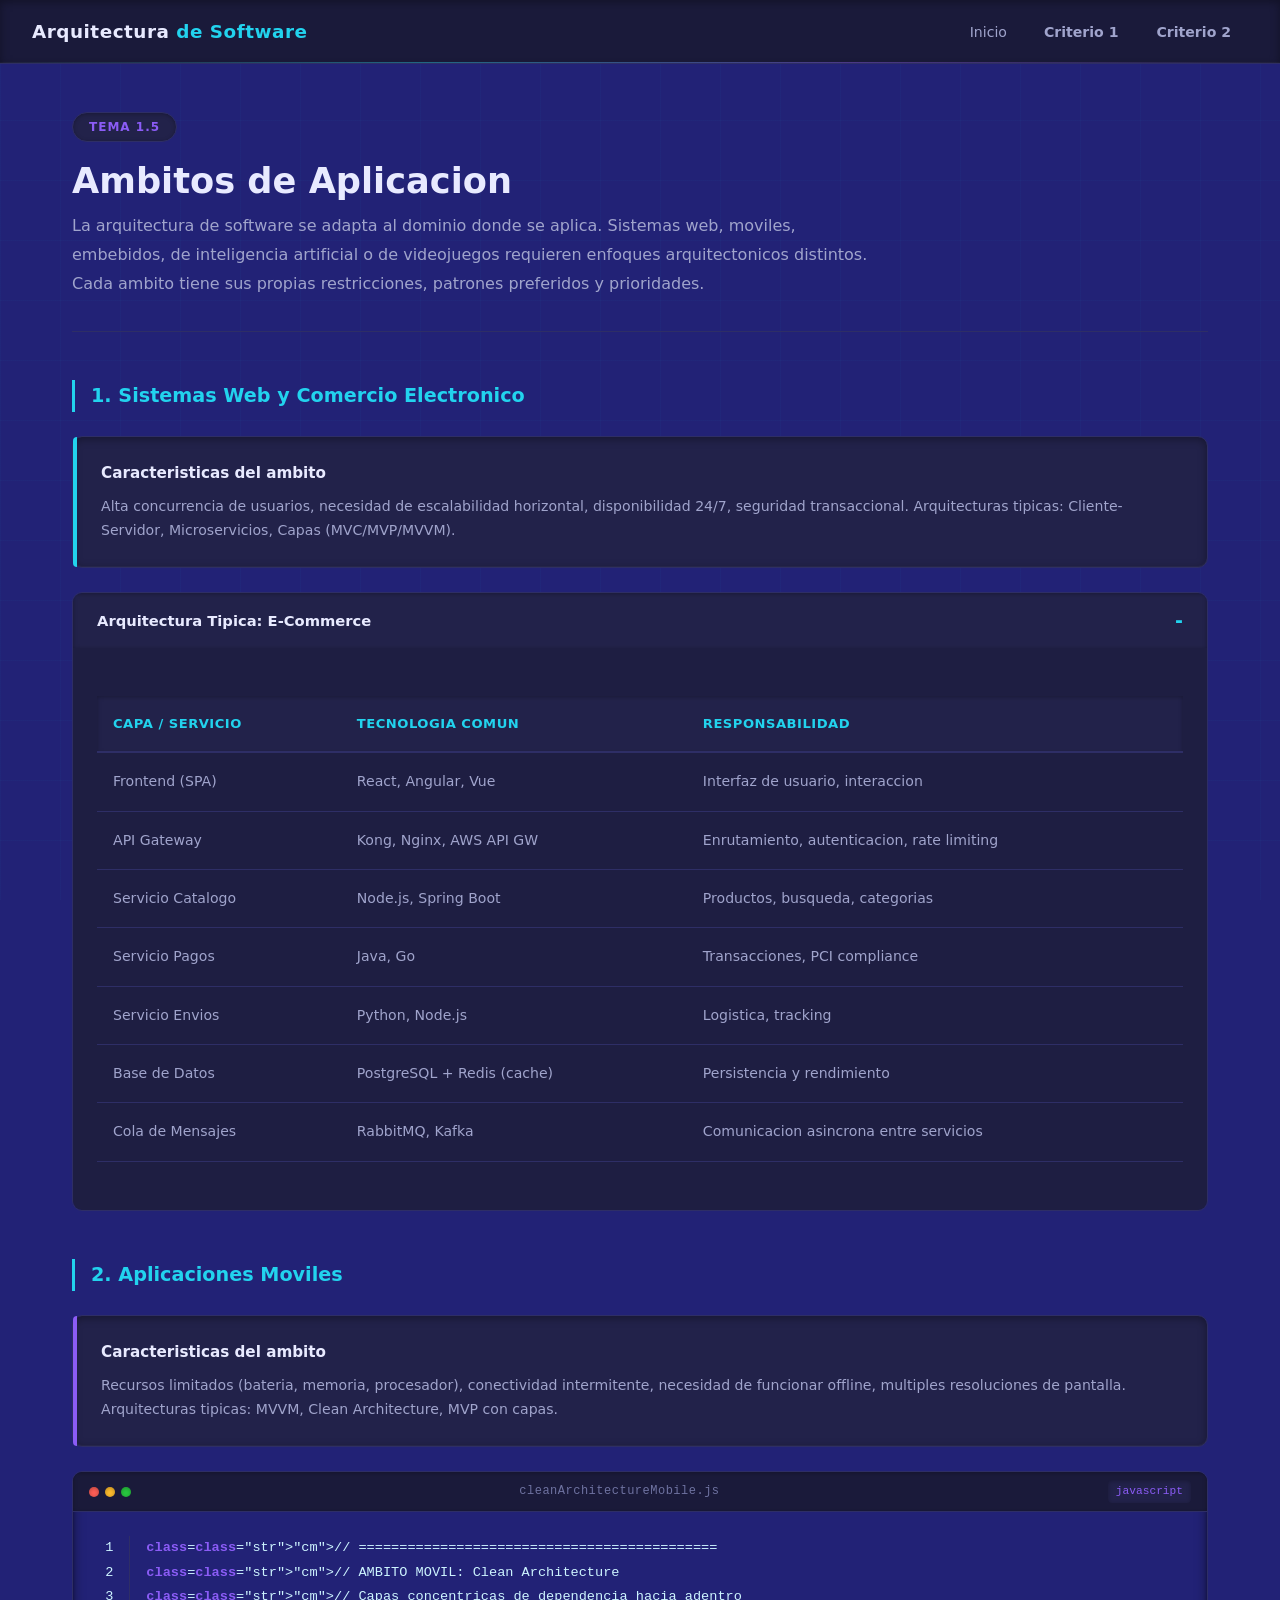
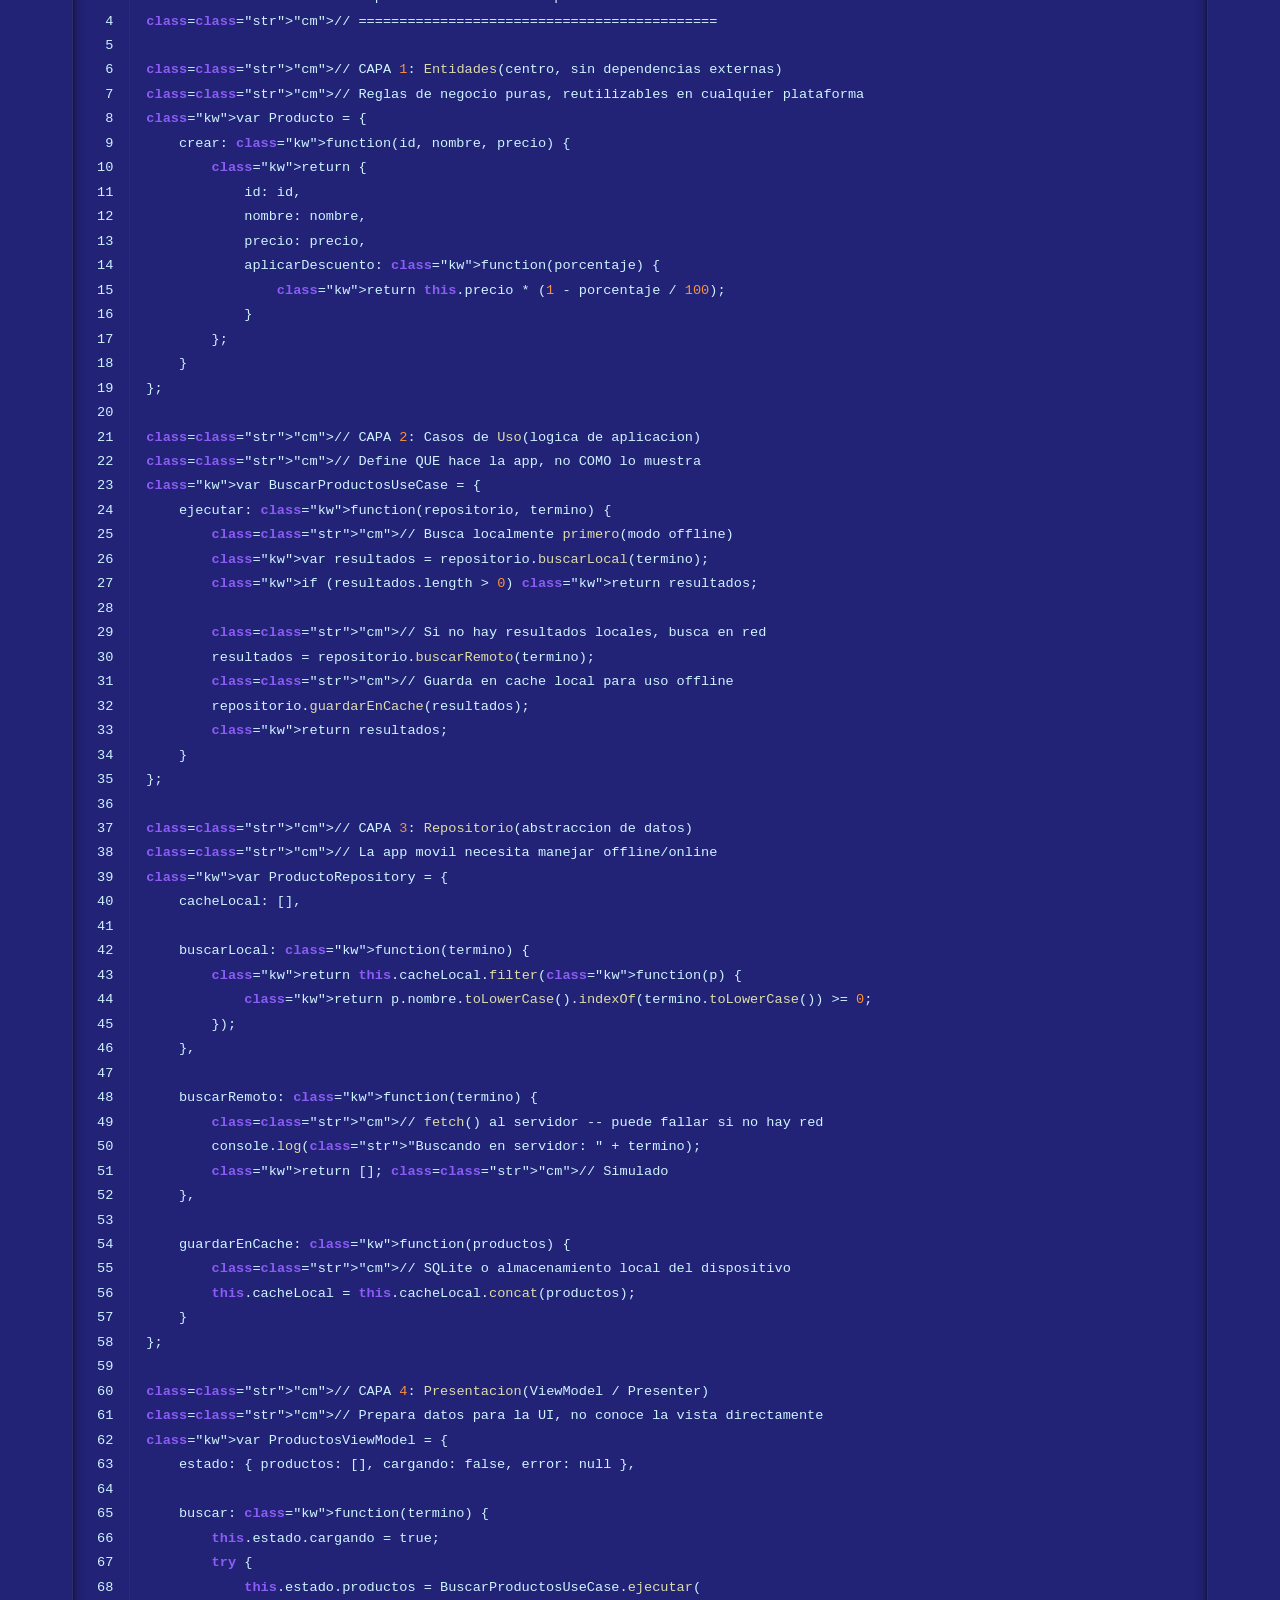
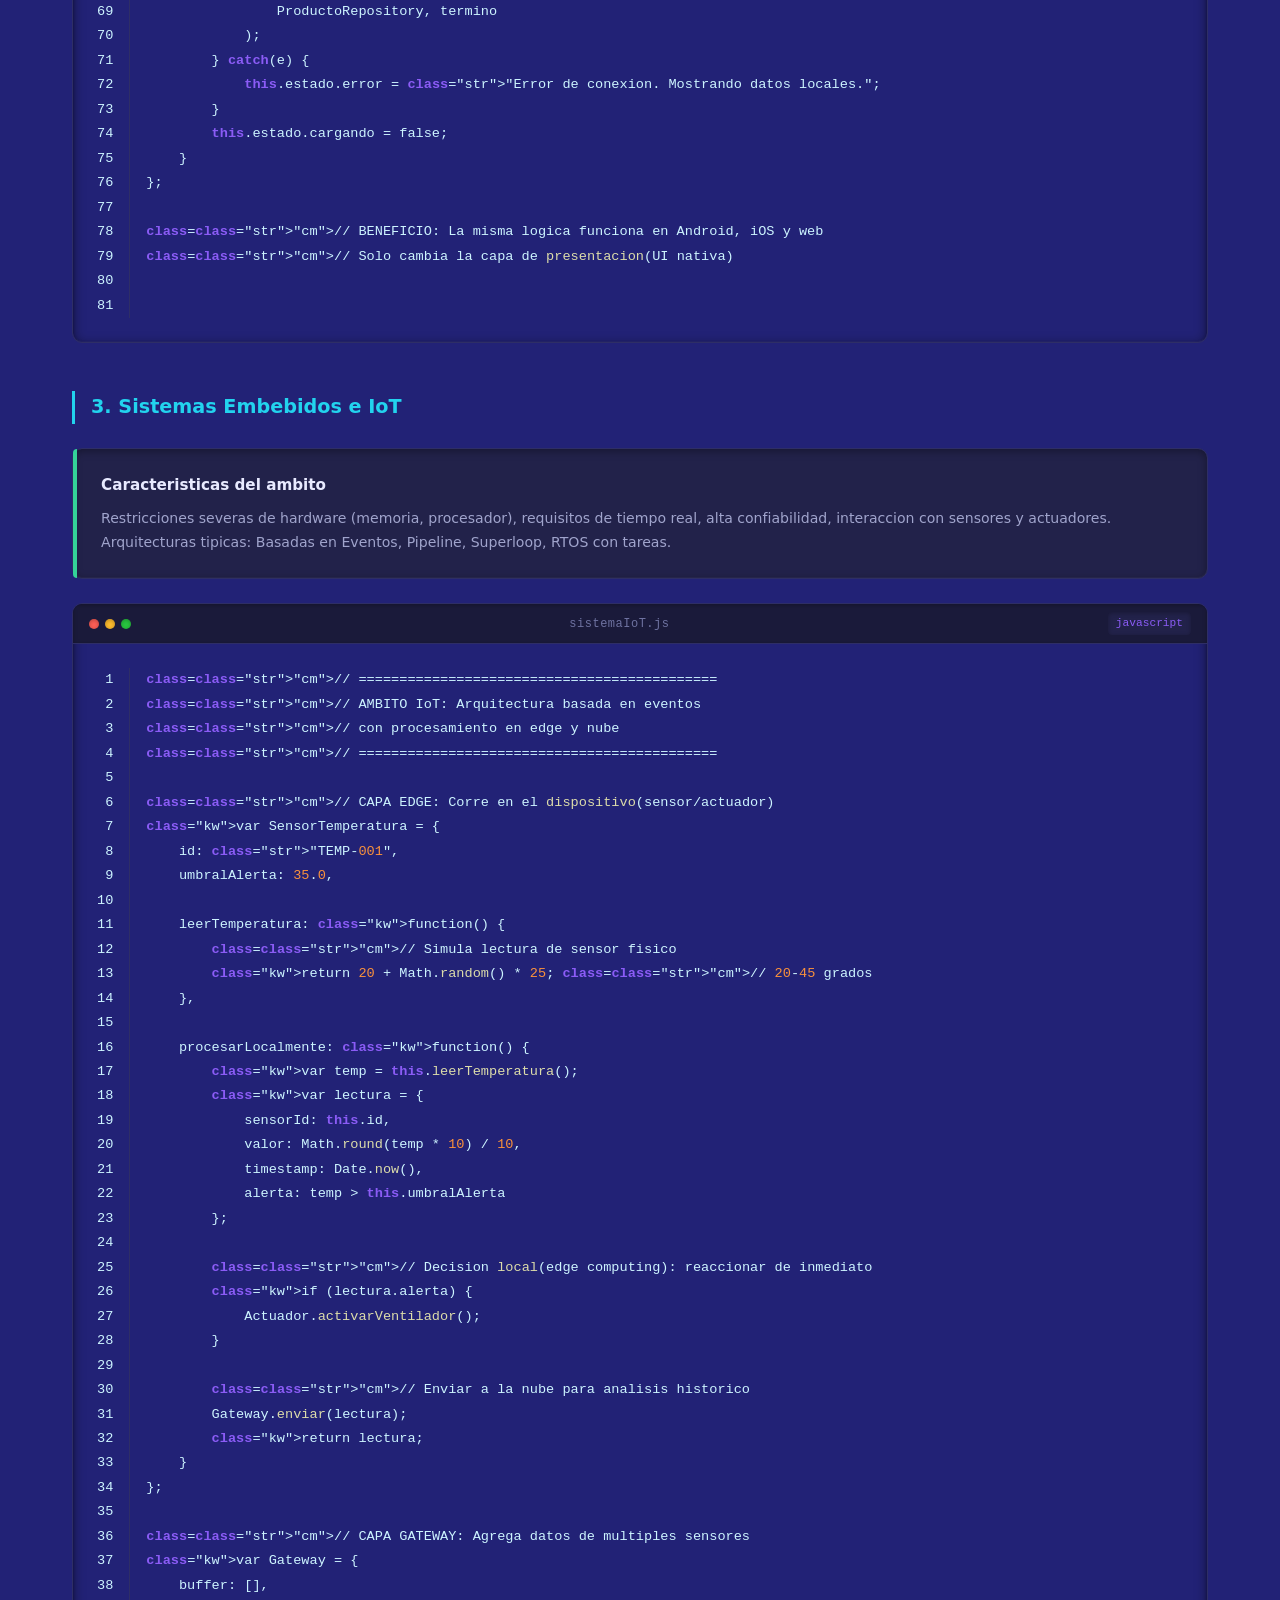
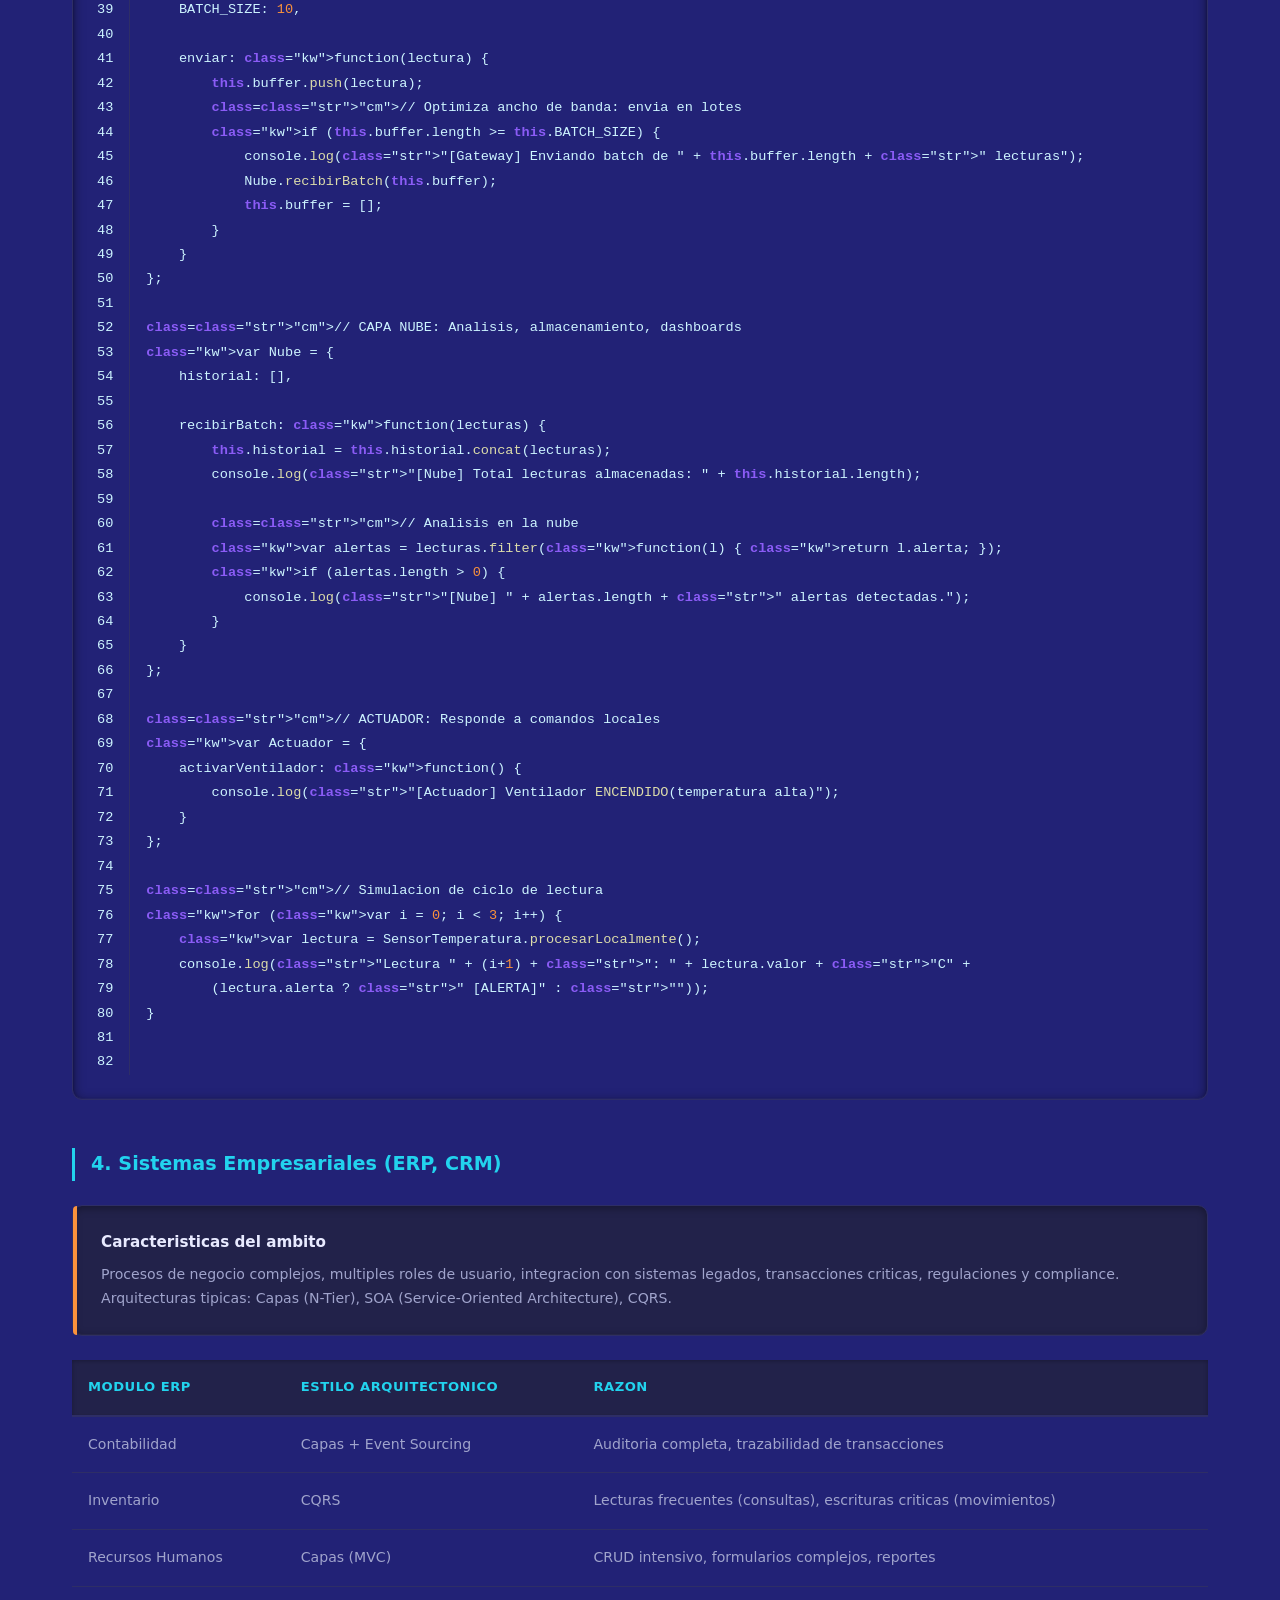
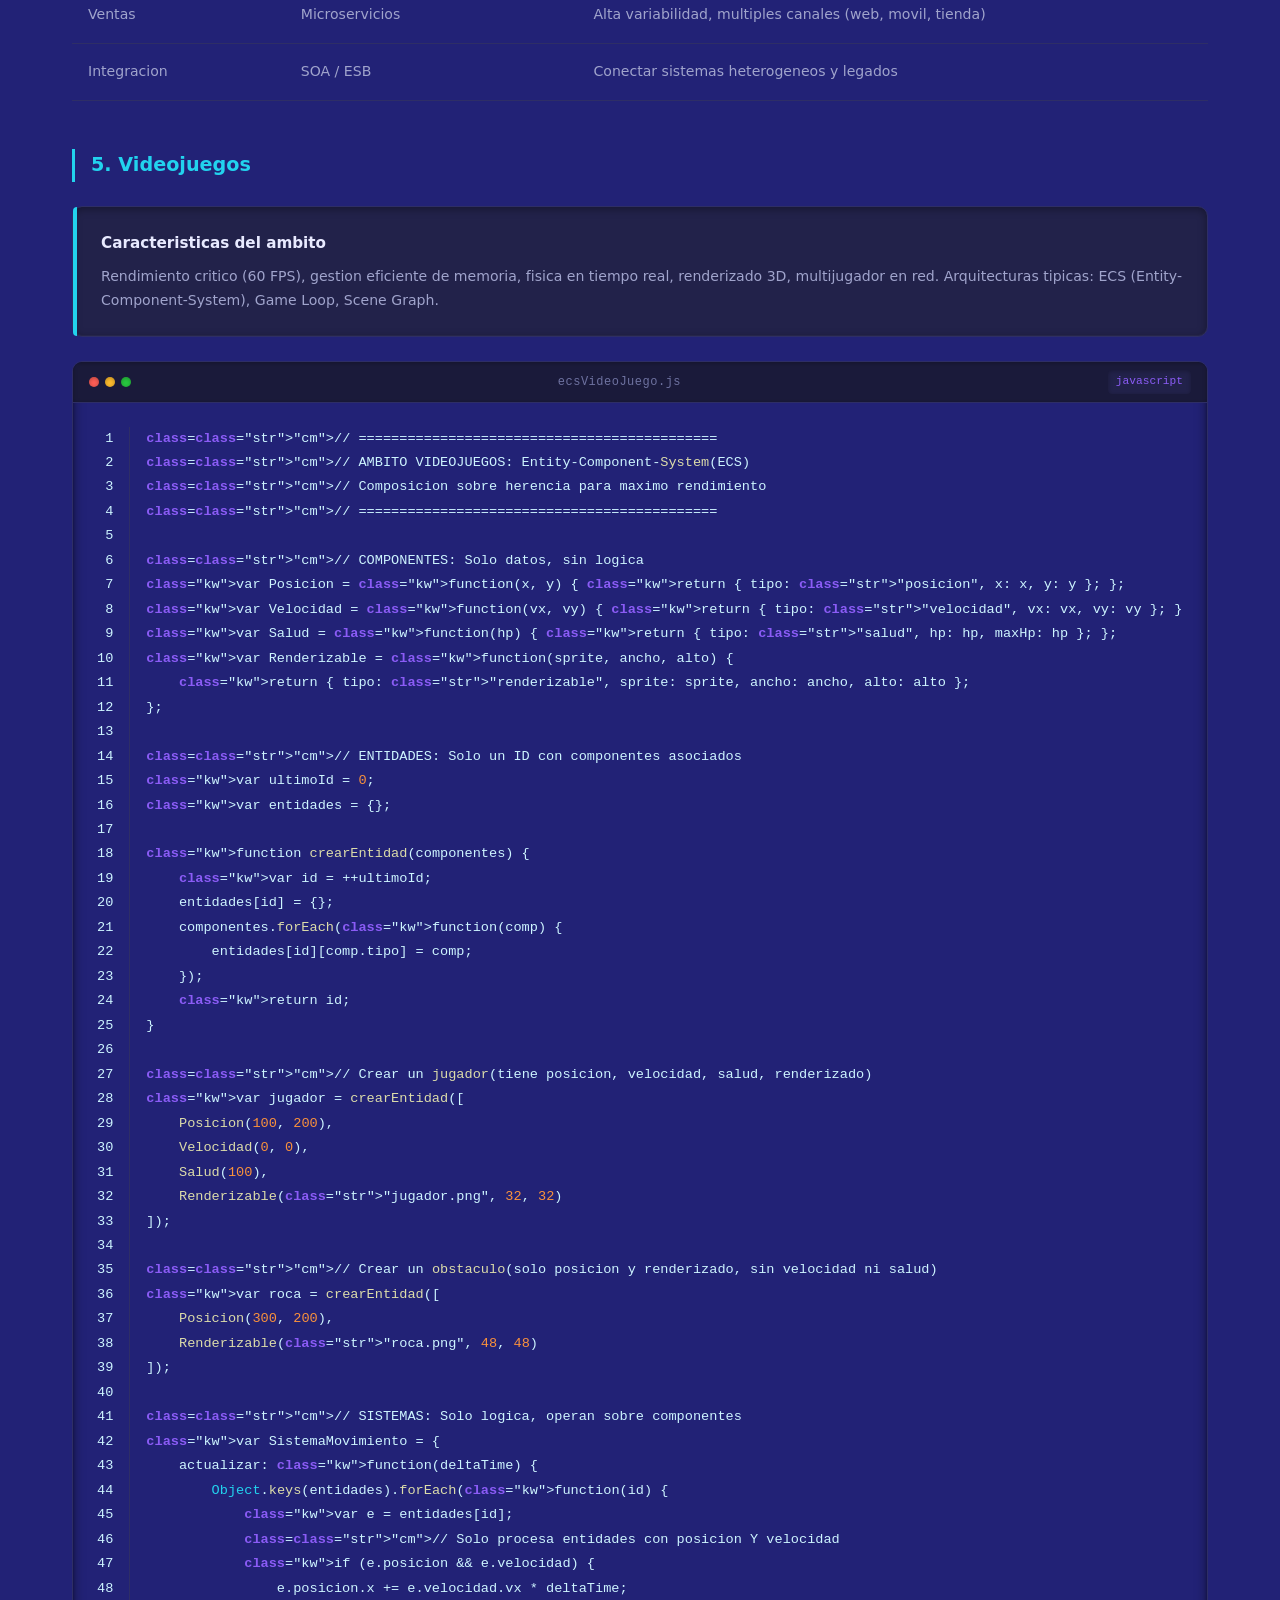
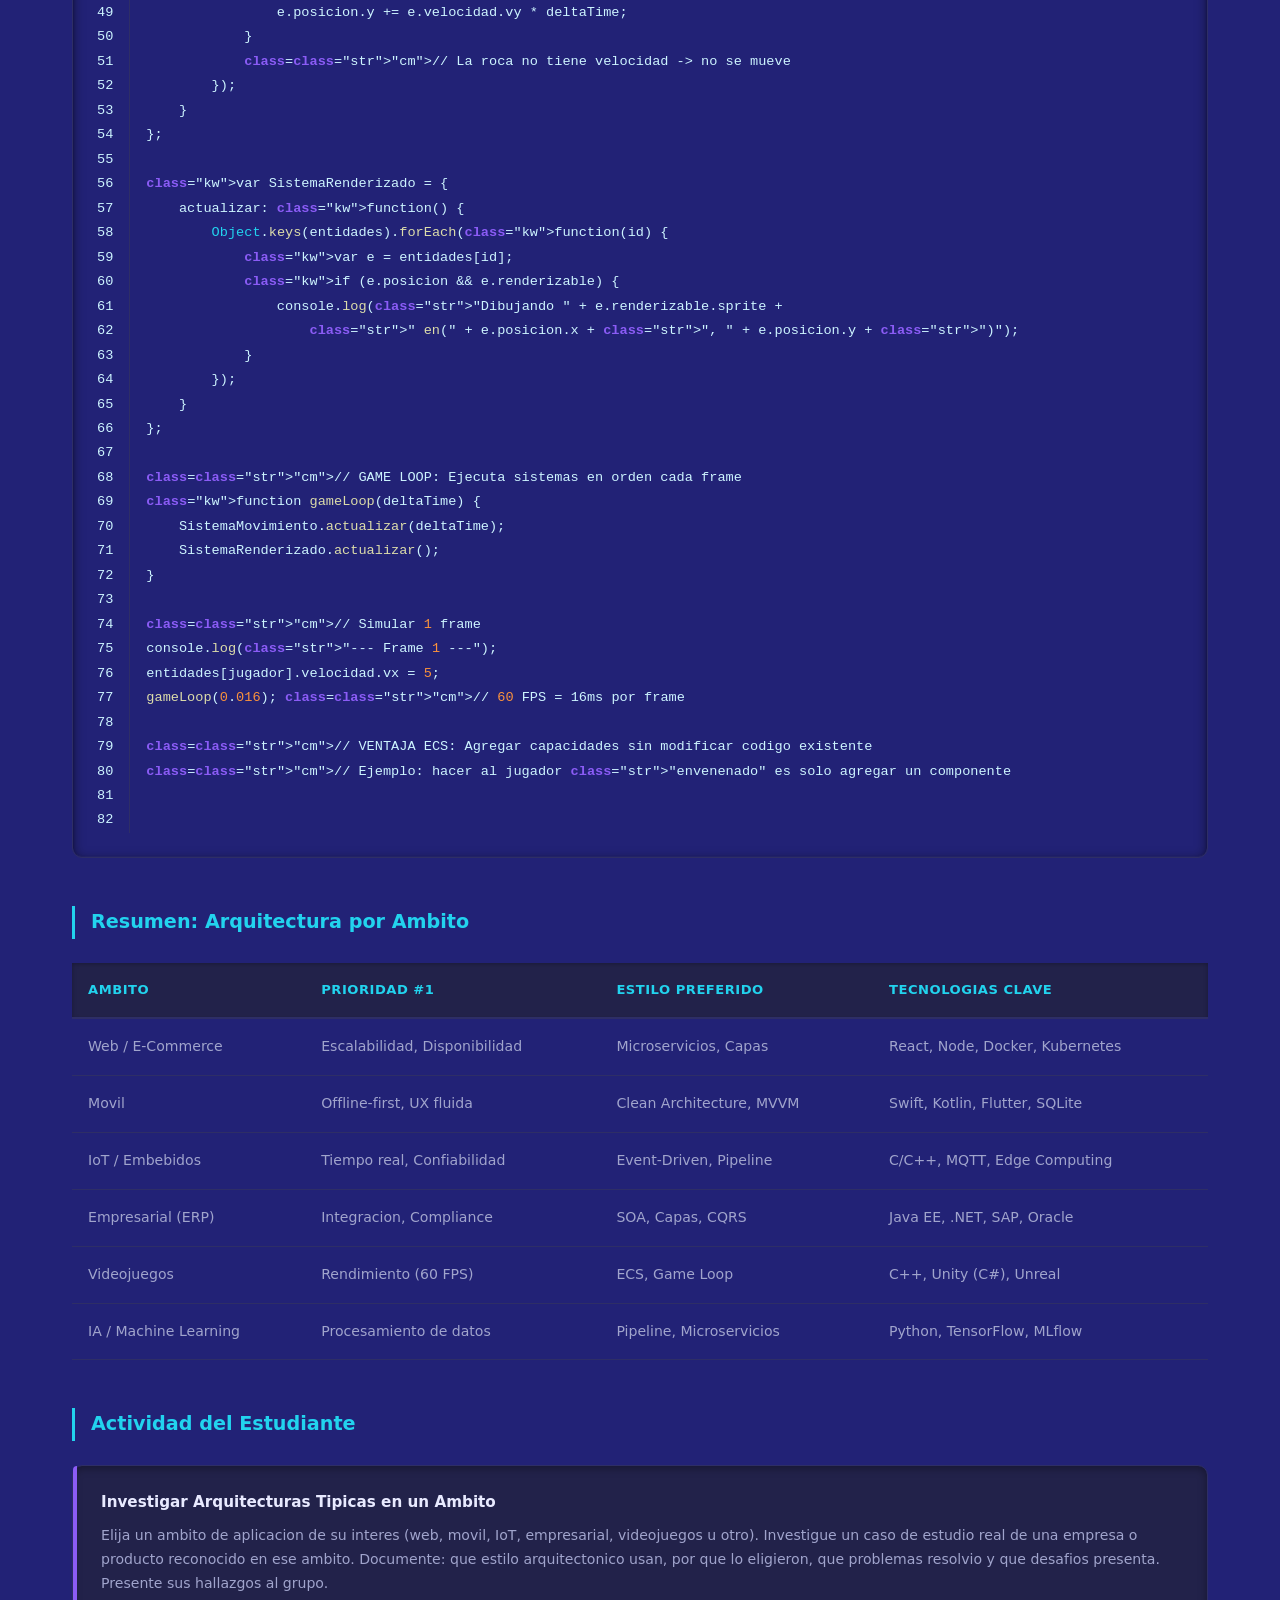
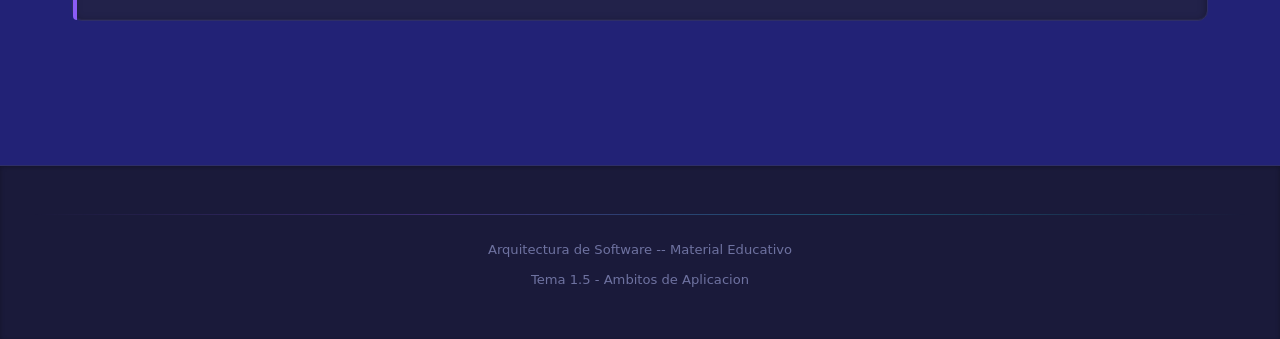
==== pages/criterio1/ambitos-aplicacion.html @ e13f296e "Página web nueva" ====
<!-- ============================================================
     ARCHIVO: pages/criterio1/ambitos-aplicacion.html
     TEMA: 1.5 - Ambitos de Aplicacion
     
     COMENTARIO ARQUITECTONICO:
     Cada dominio o ambito de aplicacion tiene necesidades
     arquitectonicas particulares. La arquitectura que funciona
     para un sistema web de comercio electronico no es la misma
     que la de un sistema embebido en tiempo real.
     ============================================================ -->
<!DOCTYPE html>
<html lang="es">
<head>
    <meta charset="UTF-8">
    <meta name="viewport" content="width=device-width, initial-scale=1.0">
    <title>1.5 Ambitos de Aplicacion</title>
    <link rel="stylesheet" href="../../css/main.css">
</head>
<body>

    <nav class="navbar" role="navigation" aria-label="Navegacion principal">
        <div class="navbar__brand">Arquitectura <span>de Software</span></div>
        <button class="navbar__toggle" aria-expanded="false" aria-label="Abrir menu">|||</button>
        <ul class="navbar__menu">
            <li><a href="../../index.html" class="navbar__link">Inicio</a></li>
            <li class="navbar__dropdown">
                <button class="navbar__dropdown-trigger">Criterio 1</button>
                <div class="navbar__dropdown-content">
                    <a href="que-es-arquitectura.html" class="navbar__link">1.1 Que es Arquitectura</a>
                    <a href="importancia.html" class="navbar__link">1.2 Importancia</a>
                    <a href="clasificacion-modelos.html" class="navbar__link">1.3 Clasificacion de Modelos</a>
                    <a href="estilos-basicos.html" class="navbar__link">1.4 Estilos Basicos</a>
                    <a href="ambitos-aplicacion.html" class="navbar__link navbar__link--active">1.5 Ambitos de Aplicacion</a>
                </div>
            </li>
            <li class="navbar__dropdown">
                <button class="navbar__dropdown-trigger">Criterio 2</button>
                <div class="navbar__dropdown-content">
                    <a href="../criterio2/flujos-datos.html" class="navbar__link">2.1 Flujos de Datos</a>
                    <a href="../criterio2/centrados-datos.html" class="navbar__link">2.2 Centrados en Datos</a>
                    <a href="../criterio2/llamada-retorno.html" class="navbar__link">2.3 Llamada y Retorno</a>
                    <a href="../criterio2/arquitectura-capas.html" class="navbar__link">2.4 Arq. en Capas</a>
                    <a href="../criterio2/principios-capas.html" class="navbar__link">2.5 Principios</a>
                </div>
            </li>
        </ul>
    </nav>

    <main class="main-content">

        <header class="topic-header">
            <span class="topic-header__number">Tema 1.5</span>
            <h1 class="topic-header__title">Ambitos de Aplicacion</h1>
            <p class="topic-header__description">
                La arquitectura de software se adapta al dominio donde se aplica.
                Sistemas web, moviles, embebidos, de inteligencia artificial o de
                videojuegos requieren enfoques arquitectonicos distintos. Cada ambito
                tiene sus propias restricciones, patrones preferidos y prioridades.
            </p>
        </header>

        <!-- Ambito 1: Sistemas Web -->
        <section class="content-section">
            <h2 class="content-section__title">1. Sistemas Web y Comercio Electronico</h2>

            <div class="info-panel info-panel--cyan">
                <p class="info-panel__title">Caracteristicas del ambito</p>
                <p class="info-panel__text">
                    Alta concurrencia de usuarios, necesidad de escalabilidad horizontal,
                    disponibilidad 24/7, seguridad transaccional. Arquitecturas tipicas:
                    Cliente-Servidor, Microservicios, Capas (MVC/MVP/MVVM).
                </p>
            </div>

            <div class="accordion">
                <div class="accordion__item accordion__item--open">
                    <button class="accordion__trigger">Arquitectura Tipica: E-Commerce</button>
                    <div class="accordion__content">
                        <div class="accordion__body">
                            <table class="data-table">
                                <thead>
                                    <tr>
                                        <th>Capa / Servicio</th>
                                        <th>Tecnologia Comun</th>
                                        <th>Responsabilidad</th>
                                    </tr>
                                </thead>
                                <tbody>
                                    <tr>
                                        <td>Frontend (SPA)</td>
                                        <td>React, Angular, Vue</td>
                                        <td>Interfaz de usuario, interaccion</td>
                                    </tr>
                                    <tr>
                                        <td>API Gateway</td>
                                        <td>Kong, Nginx, AWS API GW</td>
                                        <td>Enrutamiento, autenticacion, rate limiting</td>
                                    </tr>
                                    <tr>
                                        <td>Servicio Catalogo</td>
                                        <td>Node.js, Spring Boot</td>
                                        <td>Productos, busqueda, categorias</td>
                                    </tr>
                                    <tr>
                                        <td>Servicio Pagos</td>
                                        <td>Java, Go</td>
                                        <td>Transacciones, PCI compliance</td>
                                    </tr>
                                    <tr>
                                        <td>Servicio Envios</td>
                                        <td>Python, Node.js</td>
                                        <td>Logistica, tracking</td>
                                    </tr>
                                    <tr>
                                        <td>Base de Datos</td>
                                        <td>PostgreSQL + Redis (cache)</td>
                                        <td>Persistencia y rendimiento</td>
                                    </tr>
                                    <tr>
                                        <td>Cola de Mensajes</td>
                                        <td>RabbitMQ, Kafka</td>
                                        <td>Comunicacion asincrona entre servicios</td>
                                    </tr>
                                </tbody>
                            </table>
                        </div>
                    </div>
                </div>
            </div>
        </section>

        <!-- Ambito 2: Aplicaciones Moviles -->
        <section class="content-section">
            <h2 class="content-section__title">2. Aplicaciones Moviles</h2>

            <div class="info-panel info-panel--purple">
                <p class="info-panel__title">Caracteristicas del ambito</p>
                <p class="info-panel__text">
                    Recursos limitados (bateria, memoria, procesador), conectividad
                    intermitente, necesidad de funcionar offline, multiples resoluciones
                    de pantalla. Arquitecturas tipicas: MVVM, Clean Architecture,
                    MVP con capas.
                </p>
            </div>

            <div id="code-mobile" data-code-block data-filename="cleanArchitectureMobile.js" data-language="javascript">
                <script type="text/plain">
// ============================================
// AMBITO MOVIL: Clean Architecture
// Capas concentricas de dependencia hacia adentro
// ============================================

// CAPA 1: Entidades (centro, sin dependencias externas)
// Reglas de negocio puras, reutilizables en cualquier plataforma
var Producto = {
    crear: function(id, nombre, precio) {
        return {
            id: id,
            nombre: nombre,
            precio: precio,
            aplicarDescuento: function(porcentaje) {
                return this.precio * (1 - porcentaje / 100);
            }
        };
    }
};

// CAPA 2: Casos de Uso (logica de aplicacion)
// Define QUE hace la app, no COMO lo muestra
var BuscarProductosUseCase = {
    ejecutar: function(repositorio, termino) {
        // Busca localmente primero (modo offline)
        var resultados = repositorio.buscarLocal(termino);
        if (resultados.length > 0) return resultados;

        // Si no hay resultados locales, busca en red
        resultados = repositorio.buscarRemoto(termino);
        // Guarda en cache local para uso offline
        repositorio.guardarEnCache(resultados);
        return resultados;
    }
};

// CAPA 3: Repositorio (abstraccion de datos)
// La app movil necesita manejar offline/online
var ProductoRepository = {
    cacheLocal: [],

    buscarLocal: function(termino) {
        return this.cacheLocal.filter(function(p) {
            return p.nombre.toLowerCase().indexOf(termino.toLowerCase()) >= 0;
        });
    },

    buscarRemoto: function(termino) {
        // fetch() al servidor -- puede fallar si no hay red
        console.log("Buscando en servidor: " + termino);
        return []; // Simulado
    },

    guardarEnCache: function(productos) {
        // SQLite o almacenamiento local del dispositivo
        this.cacheLocal = this.cacheLocal.concat(productos);
    }
};

// CAPA 4: Presentacion (ViewModel / Presenter)
// Prepara datos para la UI, no conoce la vista directamente
var ProductosViewModel = {
    estado: { productos: [], cargando: false, error: null },

    buscar: function(termino) {
        this.estado.cargando = true;
        try {
            this.estado.productos = BuscarProductosUseCase.ejecutar(
                ProductoRepository, termino
            );
        } catch(e) {
            this.estado.error = "Error de conexion. Mostrando datos locales.";
        }
        this.estado.cargando = false;
    }
};

// BENEFICIO: La misma logica funciona en Android, iOS y web
// Solo cambia la capa de presentacion (UI nativa)
                </script>
            </div>
        </section>

        <!-- Ambito 3: Sistemas Embebidos / IoT -->
        <section class="content-section">
            <h2 class="content-section__title">3. Sistemas Embebidos e IoT</h2>

            <div class="info-panel info-panel--green">
                <p class="info-panel__title">Caracteristicas del ambito</p>
                <p class="info-panel__text">
                    Restricciones severas de hardware (memoria, procesador), requisitos
                    de tiempo real, alta confiabilidad, interaccion con sensores y
                    actuadores. Arquitecturas tipicas: Basadas en Eventos, Pipeline,
                    Superloop, RTOS con tareas.
                </p>
            </div>

            <div id="code-iot" data-code-block data-filename="sistemaIoT.js" data-language="javascript">
                <script type="text/plain">
// ============================================
// AMBITO IoT: Arquitectura basada en eventos
// con procesamiento en edge y nube
// ============================================

// CAPA EDGE: Corre en el dispositivo (sensor/actuador)
var SensorTemperatura = {
    id: "TEMP-001",
    umbralAlerta: 35.0,

    leerTemperatura: function() {
        // Simula lectura de sensor fisico
        return 20 + Math.random() * 25; // 20-45 grados
    },

    procesarLocalmente: function() {
        var temp = this.leerTemperatura();
        var lectura = {
            sensorId: this.id,
            valor: Math.round(temp * 10) / 10,
            timestamp: Date.now(),
            alerta: temp > this.umbralAlerta
        };

        // Decision local (edge computing): reaccionar de inmediato
        if (lectura.alerta) {
            Actuador.activarVentilador();
        }

        // Enviar a la nube para analisis historico
        Gateway.enviar(lectura);
        return lectura;
    }
};

// CAPA GATEWAY: Agrega datos de multiples sensores
var Gateway = {
    buffer: [],
    BATCH_SIZE: 10,

    enviar: function(lectura) {
        this.buffer.push(lectura);
        // Optimiza ancho de banda: envia en lotes
        if (this.buffer.length >= this.BATCH_SIZE) {
            console.log("[Gateway] Enviando batch de " + this.buffer.length + " lecturas");
            Nube.recibirBatch(this.buffer);
            this.buffer = [];
        }
    }
};

// CAPA NUBE: Analisis, almacenamiento, dashboards
var Nube = {
    historial: [],

    recibirBatch: function(lecturas) {
        this.historial = this.historial.concat(lecturas);
        console.log("[Nube] Total lecturas almacenadas: " + this.historial.length);

        // Analisis en la nube
        var alertas = lecturas.filter(function(l) { return l.alerta; });
        if (alertas.length > 0) {
            console.log("[Nube] " + alertas.length + " alertas detectadas.");
        }
    }
};

// ACTUADOR: Responde a comandos locales
var Actuador = {
    activarVentilador: function() {
        console.log("[Actuador] Ventilador ENCENDIDO (temperatura alta)");
    }
};

// Simulacion de ciclo de lectura
for (var i = 0; i < 3; i++) {
    var lectura = SensorTemperatura.procesarLocalmente();
    console.log("Lectura " + (i+1) + ": " + lectura.valor + "C" +
        (lectura.alerta ? " [ALERTA]" : ""));
}
                </script>
            </div>
        </section>

        <!-- Ambito 4: Sistemas Empresariales -->
        <section class="content-section">
            <h2 class="content-section__title">4. Sistemas Empresariales (ERP, CRM)</h2>

            <div class="info-panel info-panel--orange">
                <p class="info-panel__title">Caracteristicas del ambito</p>
                <p class="info-panel__text">
                    Procesos de negocio complejos, multiples roles de usuario,
                    integracion con sistemas legados, transacciones criticas,
                    regulaciones y compliance. Arquitecturas tipicas: Capas (N-Tier),
                    SOA (Service-Oriented Architecture), CQRS.
                </p>
            </div>

            <table class="data-table">
                <thead>
                    <tr>
                        <th>Modulo ERP</th>
                        <th>Estilo Arquitectonico</th>
                        <th>Razon</th>
                    </tr>
                </thead>
                <tbody>
                    <tr>
                        <td>Contabilidad</td>
                        <td>Capas + Event Sourcing</td>
                        <td>Auditoria completa, trazabilidad de transacciones</td>
                    </tr>
                    <tr>
                        <td>Inventario</td>
                        <td>CQRS</td>
                        <td>Lecturas frecuentes (consultas), escrituras criticas (movimientos)</td>
                    </tr>
                    <tr>
                        <td>Recursos Humanos</td>
                        <td>Capas (MVC)</td>
                        <td>CRUD intensivo, formularios complejos, reportes</td>
                    </tr>
                    <tr>
                        <td>Ventas</td>
                        <td>Microservicios</td>
                        <td>Alta variabilidad, multiples canales (web, movil, tienda)</td>
                    </tr>
                    <tr>
                        <td>Integracion</td>
                        <td>SOA / ESB</td>
                        <td>Conectar sistemas heterogeneos y legados</td>
                    </tr>
                </tbody>
            </table>
        </section>

        <!-- Ambito 5: Videojuegos -->
        <section class="content-section">
            <h2 class="content-section__title">5. Videojuegos</h2>

            <div class="info-panel info-panel--cyan">
                <p class="info-panel__title">Caracteristicas del ambito</p>
                <p class="info-panel__text">
                    Rendimiento critico (60 FPS), gestion eficiente de memoria,
                    fisica en tiempo real, renderizado 3D, multijugador en red.
                    Arquitecturas tipicas: ECS (Entity-Component-System),
                    Game Loop, Scene Graph.
                </p>
            </div>

            <div id="code-games" data-code-block data-filename="ecsVideoJuego.js" data-language="javascript">
                <script type="text/plain">
// ============================================
// AMBITO VIDEOJUEGOS: Entity-Component-System (ECS)
// Composicion sobre herencia para maximo rendimiento
// ============================================

// COMPONENTES: Solo datos, sin logica
var Posicion = function(x, y) { return { tipo: "posicion", x: x, y: y }; };
var Velocidad = function(vx, vy) { return { tipo: "velocidad", vx: vx, vy: vy }; };
var Salud = function(hp) { return { tipo: "salud", hp: hp, maxHp: hp }; };
var Renderizable = function(sprite, ancho, alto) {
    return { tipo: "renderizable", sprite: sprite, ancho: ancho, alto: alto };
};

// ENTIDADES: Solo un ID con componentes asociados
var ultimoId = 0;
var entidades = {};

function crearEntidad(componentes) {
    var id = ++ultimoId;
    entidades[id] = {};
    componentes.forEach(function(comp) {
        entidades[id][comp.tipo] = comp;
    });
    return id;
}

// Crear un jugador (tiene posicion, velocidad, salud, renderizado)
var jugador = crearEntidad([
    Posicion(100, 200),
    Velocidad(0, 0),
    Salud(100),
    Renderizable("jugador.png", 32, 32)
]);

// Crear un obstaculo (solo posicion y renderizado, sin velocidad ni salud)
var roca = crearEntidad([
    Posicion(300, 200),
    Renderizable("roca.png", 48, 48)
]);

// SISTEMAS: Solo logica, operan sobre componentes
var SistemaMovimiento = {
    actualizar: function(deltaTime) {
        Object.keys(entidades).forEach(function(id) {
            var e = entidades[id];
            // Solo procesa entidades con posicion Y velocidad
            if (e.posicion && e.velocidad) {
                e.posicion.x += e.velocidad.vx * deltaTime;
                e.posicion.y += e.velocidad.vy * deltaTime;
            }
            // La roca no tiene velocidad -> no se mueve
        });
    }
};

var SistemaRenderizado = {
    actualizar: function() {
        Object.keys(entidades).forEach(function(id) {
            var e = entidades[id];
            if (e.posicion && e.renderizable) {
                console.log("Dibujando " + e.renderizable.sprite +
                    " en (" + e.posicion.x + ", " + e.posicion.y + ")");
            }
        });
    }
};

// GAME LOOP: Ejecuta sistemas en orden cada frame
function gameLoop(deltaTime) {
    SistemaMovimiento.actualizar(deltaTime);
    SistemaRenderizado.actualizar();
}

// Simular 1 frame
console.log("--- Frame 1 ---");
entidades[jugador].velocidad.vx = 5;
gameLoop(0.016); // 60 FPS = 16ms por frame

// VENTAJA ECS: Agregar capacidades sin modificar codigo existente
// Ejemplo: hacer al jugador "envenenado" es solo agregar un componente
                </script>
            </div>
        </section>

        <!-- Resumen por Ambito -->
        <section class="content-section">
            <h2 class="content-section__title">Resumen: Arquitectura por Ambito</h2>

            <table class="data-table">
                <thead>
                    <tr>
                        <th>Ambito</th>
                        <th>Prioridad #1</th>
                        <th>Estilo Preferido</th>
                        <th>Tecnologias Clave</th>
                    </tr>
                </thead>
                <tbody>
                    <tr>
                        <td>Web / E-Commerce</td>
                        <td>Escalabilidad, Disponibilidad</td>
                        <td>Microservicios, Capas</td>
                        <td>React, Node, Docker, Kubernetes</td>
                    </tr>
                    <tr>
                        <td>Movil</td>
                        <td>Offline-first, UX fluida</td>
                        <td>Clean Architecture, MVVM</td>
                        <td>Swift, Kotlin, Flutter, SQLite</td>
                    </tr>
                    <tr>
                        <td>IoT / Embebidos</td>
                        <td>Tiempo real, Confiabilidad</td>
                        <td>Event-Driven, Pipeline</td>
                        <td>C/C++, MQTT, Edge Computing</td>
                    </tr>
                    <tr>
                        <td>Empresarial (ERP)</td>
                        <td>Integracion, Compliance</td>
                        <td>SOA, Capas, CQRS</td>
                        <td>Java EE, .NET, SAP, Oracle</td>
                    </tr>
                    <tr>
                        <td>Videojuegos</td>
                        <td>Rendimiento (60 FPS)</td>
                        <td>ECS, Game Loop</td>
                        <td>C++, Unity (C#), Unreal</td>
                    </tr>
                    <tr>
                        <td>IA / Machine Learning</td>
                        <td>Procesamiento de datos</td>
                        <td>Pipeline, Microservicios</td>
                        <td>Python, TensorFlow, MLflow</td>
                    </tr>
                </tbody>
            </table>
        </section>

        <!-- Actividad -->
        <section class="content-section">
            <h2 class="content-section__title">Actividad del Estudiante</h2>
            <div class="info-panel info-panel--purple">
                <p class="info-panel__title">Investigar Arquitecturas Tipicas en un Ambito</p>
                <p class="info-panel__text">
                    Elija un ambito de aplicacion de su interes (web, movil, IoT, empresarial,
                    videojuegos u otro). Investigue un caso de estudio real de una empresa o
                    producto reconocido en ese ambito. Documente: que estilo arquitectonico usan,
                    por que lo eligieron, que problemas resolvio y que desafios presenta.
                    Presente sus hallazgos al grupo.
                </p>
            </div>
        </section>

    </main>

    <footer class="footer">
        <div class="footer__line"></div>
        <p>Arquitectura de Software -- Material Educativo</p>
        <p class="mt-sm text-muted">Tema 1.5 - Ambitos de Aplicacion</p>
    </footer>

    <script src="../../js/modules/navigation.js"></script>
    <script src="../../js/modules/codeCanvas.js"></script>
    <script src="../../js/modules/interactions.js"></script>
    <script src="../../js/modules/diagrams.js"></script>
    <script src="../../js/app.js"></script>

</body>
</html>
---- css/main.css ----
/* ============================================================
 * ARCHIVO: css/main.css
 * DESCRIPCION: Hoja de estilos principal del sitio.
 * ARQUITECTURA: Separacion de presentacion (CSS) del contenido (HTML)
 *               y la logica (JS). Este archivo centraliza todos los
 *               estilos para mantener consistencia visual.
 * PATRON: Metodologia modular — variables CSS en :root para facil
 *         mantenimiento y tematizacion.
 * ============================================================ */

/* ----------------------------------------------------------
 * SECCION 1: VARIABLES GLOBALES (Custom Properties)
 * Razon: Centralizar colores, espaciados y efectos permite
 * modificar todo el tema desde un solo lugar.
 * ---------------------------------------------------------- */
:root {
    /* --- Paleta Futurista Intermedia --- */
    --bg-primary: #222276;
    --bg-secondary: #1a1a3a;
    --bg-surface: #22224a;
    --bg-surface-alt: #2a2a58;
    --bg-card: #1e1e42;

    /* --- Acentos --- */
    --accent-cyan: #22d3ee;
    --accent-purple: #8b5cf6;
    --accent-green: #34d399;
    --accent-pink: #f472b6;
    --accent-orange: #fb923c;

    /* --- Texto --- */
    --text-primary: #e8eaff;
    --text-secondary: #a0a4cc;
    --text-muted: #6e72a0;
    --text-code: #cdf4ff;

    /* --- Bordes --- */
    --border-color: #2e2e66;
    --border-glow: rgba(34, 211, 238, 0.18);

    /* --- Efecto Hundido (Inset Shadows) --- */
    --inset-deep: inset 0 3px 12px rgba(0, 0, 0, 0.5),
                  inset 0 1px 3px rgba(0, 0, 0, 0.35),
                  inset 0 -1px 1px rgba(255, 255, 255, 0.05);

    --inset-medium: inset 0 2px 8px rgba(0, 0, 0, 0.35),
                    inset 0 -1px 1px rgba(255, 255, 255, 0.05);

    --inset-light: inset 0 1px 4px rgba(0, 0, 0, 0.28);

    --inset-glow-cyan: inset 0 0 20px rgba(34, 211, 238, 0.07),
                       inset 0 3px 12px rgba(0, 0, 0, 0.5);

    --inset-glow-purple: inset 0 0 20px rgba(139, 92, 246, 0.07),
                         inset 0 3px 12px rgba(0, 0, 0, 0.5);

    /* --- Tipografia --- */
    --font-main: 'Segoe UI', 'Inter', system-ui, -apple-system, sans-serif;
    --font-mono: 'Cascadia Code', 'Fira Code', 'Consolas', monospace;

    /* --- Espaciado --- */
    --space-xs: 0.25rem;
    --space-sm: 0.5rem;
    --space-md: 1rem;
    --space-lg: 1.5rem;
    --space-xl: 2rem;
    --space-2xl: 3rem;

    /* --- Radios --- */
    --radius-sm: 6px;
    --radius-md: 10px;
    --radius-lg: 16px;

    /* --- Transiciones --- */
    --transition-fast: 150ms ease;
    --transition-normal: 300ms ease;
}

/* ----------------------------------------------------------
 * SECCION 2: RESET Y BASE
 * Razon: Normalizar estilos entre navegadores para que la
 * presentacion sea consistente.
 * ---------------------------------------------------------- */
*, *::before, *::after {
    margin: 0;
    padding: 0;
    box-sizing: border-box;
}

html {
    scroll-behavior: smooth;
    font-size: 16px;
}

body {
    font-family: var(--font-main);
    background-color: var(--bg-primary);
    color: var(--text-primary);
    line-height: 1.7;
    min-height: 100vh;
    overflow-x: hidden;
}

/* --- Fondo con patron sutil de grilla --- */
body::before {
    content: '';
    position: fixed;
    inset: 0;
    background-image:
        linear-gradient(rgba(34, 211, 238, 0.03) 1px, transparent 1px),
        linear-gradient(90deg, rgba(34, 211, 238, 0.03) 1px, transparent 1px);
    background-size: 60px 60px;
    pointer-events: none;
    z-index: 0;
}

a {
    text-decoration: none;
    color: var(--accent-cyan);
    transition: color var(--transition-fast);
}

a:hover {
    color: var(--accent-green);
}

/* ----------------------------------------------------------
 * SECCION 3: BARRA DE NAVEGACION
 * Componente: Navbar superior fija
 * Efecto: Fondo con efecto hundido y borde inferior brillante
 * ---------------------------------------------------------- */
.navbar {
    position: fixed;
    top: 0;
    left: 0;
    right: 0;
    z-index: 1000;
    background: var(--bg-secondary);
    border-bottom: 1px solid var(--border-color);
    box-shadow: var(--inset-medium);
    padding: 0 var(--space-xl);
    height: 64px;
    display: flex;
    align-items: center;
    justify-content: space-between;
}

.navbar::after {
    content: '';
    position: absolute;
    bottom: 0;
    left: 0;
    right: 0;
    height: 1px;
    background: linear-gradient(90deg,
        transparent,
        var(--accent-cyan),
        var(--accent-purple),
        transparent);
    opacity: 0.4;
}

.navbar__brand {
    font-size: 1.15rem;
    font-weight: 700;
    color: var(--text-primary);
    letter-spacing: 0.5px;
}

.navbar__brand span {
    color: var(--accent-cyan);
}

.navbar__menu {
    display: flex;
    align-items: center;
    gap: var(--space-xs);
    list-style: none;
}

.navbar__link {
    color: var(--text-secondary);
    padding: var(--space-sm) var(--space-md);
    border-radius: var(--radius-sm);
    font-size: 0.88rem;
    font-weight: 500;
    transition: all var(--transition-normal);
    position: relative;
    white-space: nowrap;
}

.navbar__link:hover,
.navbar__link--active {
    color: var(--accent-cyan);
    background: rgba(0, 212, 255, 0.06);
    box-shadow: var(--inset-light);
}

.navbar__link--active::after {
    content: '';
    position: absolute;
    bottom: 2px;
    left: 50%;
    transform: translateX(-50%);
    width: 20px;
    height: 2px;
    background: var(--accent-cyan);
    border-radius: 1px;
}

/* --- Dropdown de navegacion --- */
.navbar__dropdown {
    position: relative;
}

.navbar__dropdown-trigger {
    color: var(--text-secondary);
    padding: var(--space-sm) var(--space-md);
    border-radius: var(--radius-sm);
    font-size: 0.88rem;
    font-weight: 600;
    transition: all var(--transition-normal);
    cursor: pointer;
    background: none;
    border: 1px solid transparent;
    font-family: var(--font-main);
    white-space: nowrap;
}

.navbar__dropdown-trigger:hover,
.navbar__dropdown--open .navbar__dropdown-trigger {
    color: var(--accent-cyan);
    background: rgba(34, 211, 238, 0.06);
    border-color: var(--border-color);
    box-shadow: var(--inset-light);
}

.navbar__dropdown-content {
    display: none;
    position: absolute;
    top: calc(100% + 6px);
    left: 0;
    min-width: 240px;
    background: var(--bg-secondary);
    border: 1px solid var(--border-color);
    border-radius: var(--radius-md);
    box-shadow: var(--inset-deep);
    padding: var(--space-sm);
    z-index: 1001;
    animation: fadeIn 150ms ease;
}

.navbar__dropdown--open .navbar__dropdown-content {
    display: block;
}

.navbar__dropdown-content .navbar__link {
    display: block;
    padding: var(--space-sm) var(--space-md);
    font-size: 0.82rem;
    border-radius: var(--radius-sm);
}

.navbar__dropdown-content .navbar__link:hover {
    background: rgba(34, 211, 238, 0.08);
}

/* --- Menu hamburguesa (responsivo) --- */
.navbar__toggle {
    display: none;
    background: none;
    border: 1px solid var(--border-color);
    color: var(--text-primary);
    font-size: 1.4rem;
    padding: var(--space-xs) var(--space-sm);
    border-radius: var(--radius-sm);
    cursor: pointer;
    box-shadow: var(--inset-light);
}

/* ----------------------------------------------------------
 * SECCION 4: LAYOUT PRINCIPAL
 * Estructura: Contenido centrado con margen superior 
 * para compensar la navbar fija.
 * ---------------------------------------------------------- */
.main-content {
    position: relative;
    z-index: 1;
    margin-top: 64px;
    padding: var(--space-2xl) var(--space-xl);
    max-width: 1200px;
    margin-left: auto;
    margin-right: auto;
}

/* ----------------------------------------------------------
 * SECCION 5: HERO / CABECERA DE PAGINA
 * Componente: Banner principal con titulo y descripcion
 * ---------------------------------------------------------- */
.hero {
    text-align: center;
    padding: var(--space-2xl) var(--space-xl);
    margin-bottom: var(--space-2xl);
}

.hero__title {
    font-size: clamp(1.8rem, 4vw, 2.8rem);
    font-weight: 800;
    line-height: 1.2;
    margin-bottom: var(--space-md);
    background: linear-gradient(135deg, var(--accent-cyan), var(--accent-purple));
    -webkit-background-clip: text;
    -webkit-text-fill-color: transparent;
    background-clip: text;
}

.hero__subtitle {
    font-size: 1.05rem;
    color: var(--text-secondary);
    max-width: 700px;
    margin: 0 auto;
    line-height: 1.8;
}

.hero__badge {
    display: inline-block;
    margin-bottom: var(--space-md);
    padding: var(--space-xs) var(--space-md);
    background: var(--bg-surface);
    border: 1px solid var(--border-color);
    border-radius: 20px;
    font-size: 0.78rem;
    font-weight: 600;
    color: var(--accent-cyan);
    letter-spacing: 1.5px;
    text-transform: uppercase;
    box-shadow: var(--inset-light);
}

/* ----------------------------------------------------------
 * SECCION 6: TARJETAS (CARDS)
 * Componente: Contenedores con efecto hundido para temas.
 * El efecto inset simula profundidad sin sombreado externo.
 * ---------------------------------------------------------- */
.cards-grid {
    display: grid;
    grid-template-columns: repeat(auto-fit, minmax(340px, 1fr));
    gap: var(--space-xl);
    margin-top: var(--space-xl);
}

.card {
    background: var(--bg-card);
    border: 1px solid var(--border-color);
    border-radius: var(--radius-lg);
    padding: var(--space-xl);
    box-shadow: var(--inset-deep);
    transition: all var(--transition-normal);
    position: relative;
    overflow: hidden;
}

.card::before {
    content: '';
    position: absolute;
    top: 0;
    left: 0;
    right: 0;
    height: 3px;
    background: linear-gradient(90deg, var(--accent-cyan), var(--accent-purple));
    opacity: 0;
    transition: opacity var(--transition-normal);
}

.card:hover {
    border-color: rgba(0, 212, 255, 0.2);
    transform: translateY(-2px);
}

.card:hover::before {
    opacity: 1;
}

.card__number {
    display: inline-block;
    width: 36px;
    height: 36px;
    line-height: 36px;
    text-align: center;
    background: var(--bg-surface-alt);
    border: 1px solid var(--border-color);
    border-radius: var(--radius-sm);
    font-size: 0.82rem;
    font-weight: 700;
    color: var(--accent-cyan);
    margin-bottom: var(--space-md);
    box-shadow: var(--inset-medium);
}

.card__title {
    font-size: 1.15rem;
    font-weight: 700;
    color: var(--text-primary);
    margin-bottom: var(--space-sm);
    line-height: 1.4;
}

.card__description {
    font-size: 0.9rem;
    color: var(--text-secondary);
    margin-bottom: var(--space-lg);
    line-height: 1.7;
}

.card__link {
    display: inline-block;
    padding: var(--space-sm) var(--space-lg);
    background: var(--bg-surface-alt);
    border: 1px solid var(--border-color);
    border-radius: var(--radius-sm);
    font-size: 0.82rem;
    font-weight: 600;
    color: var(--accent-cyan);
    letter-spacing: 0.5px;
    box-shadow: var(--inset-light);
    transition: all var(--transition-normal);
}

.card__link:hover {
    background: rgba(0, 212, 255, 0.08);
    border-color: var(--accent-cyan);
    color: var(--accent-cyan);
}

/* ----------------------------------------------------------
 * SECCION 7: PAGINA DE TEMA (Contenido de cada tema)
 * Layout para las sub-paginas individuales.
 * ---------------------------------------------------------- */
.topic-header {
    margin-bottom: var(--space-2xl);
    padding-bottom: var(--space-xl);
    border-bottom: 1px solid var(--border-color);
}

.topic-header__number {
    display: inline-block;
    padding: var(--space-xs) var(--space-md);
    background: var(--bg-surface);
    border: 1px solid var(--border-color);
    border-radius: 20px;
    font-size: 0.75rem;
    font-weight: 700;
    color: var(--accent-purple);
    letter-spacing: 1px;
    text-transform: uppercase;
    box-shadow: var(--inset-light);
    margin-bottom: var(--space-md);
}

.topic-header__title {
    font-size: clamp(1.5rem, 3.5vw, 2.2rem);
    font-weight: 800;
    color: var(--text-primary);
    margin-bottom: var(--space-sm);
    line-height: 1.3;
}

.topic-header__description {
    font-size: 1rem;
    color: var(--text-secondary);
    max-width: 800px;
    line-height: 1.8;
}

/* --- Secciones de contenido --- */
.content-section {
    margin-bottom: var(--space-2xl);
}

.content-section__title {
    font-size: 1.2rem;
    font-weight: 700;
    color: var(--accent-cyan);
    margin-bottom: var(--space-md);
    padding-left: var(--space-md);
    border-left: 3px solid var(--accent-cyan);
}

.content-section__text {
    font-size: 0.95rem;
    color: var(--text-secondary);
    line-height: 1.8;
    margin-bottom: var(--space-md);
}

/* ----------------------------------------------------------
 * SECCION 8: BLOQUE DE CODIGO (Code Canvas)
 * Componente: Simulacion de editor de codigo con 
 * resaltado de sintaxis basico y efecto hundido profundo.
 * ---------------------------------------------------------- */
.code-canvas {
    background: var(--bg-primary);
    border: 1px solid var(--border-color);
    border-radius: var(--radius-md);
    box-shadow: var(--inset-deep);
    overflow: hidden;
    margin: var(--space-lg) 0;
}

.code-canvas__header {
    display: flex;
    align-items: center;
    justify-content: space-between;
    padding: var(--space-sm) var(--space-md);
    background: var(--bg-secondary);
    border-bottom: 1px solid var(--border-color);
    box-shadow: var(--inset-light);
}

.code-canvas__dots {
    display: flex;
    gap: 6px;
}

.code-canvas__dot {
    width: 10px;
    height: 10px;
    border-radius: 50%;
    box-shadow: var(--inset-light);
}

.code-canvas__dot--red { background: #ff5f57; }
.code-canvas__dot--yellow { background: #ffbd2e; }
.code-canvas__dot--green { background: #28c840; }

.code-canvas__filename {
    font-family: var(--font-mono);
    font-size: 0.75rem;
    color: var(--text-muted);
    letter-spacing: 0.5px;
}

.code-canvas__lang {
    font-family: var(--font-mono);
    font-size: 0.7rem;
    color: var(--accent-purple);
    padding: 2px 8px;
    background: var(--bg-surface);
    border-radius: 4px;
    box-shadow: var(--inset-light);
}

.code-canvas__body {
    padding: var(--space-lg);
    overflow-x: auto;
}

.code-canvas__body pre {
    font-family: var(--font-mono);
    font-size: 0.85rem;
    line-height: 1.8;
    color: var(--text-code);
    white-space: pre;
    tab-size: 4;
}

/* --- Resaltado de sintaxis basico --- */
.code-canvas__body .kw { color: var(--accent-purple); font-weight: 600; }
.code-canvas__body .fn { color: #dcdcaa; }
.code-canvas__body .str { color: var(--accent-green); }
.code-canvas__body .cm { color: var(--text-muted); font-style: italic; }
.code-canvas__body .tp { color: var(--accent-cyan); }
.code-canvas__body .num { color: var(--accent-orange); }
.code-canvas__body .op { color: #d4d4d4; }
.code-canvas__body .dec { color: var(--accent-pink); }

/* --- Numeros de linea --- */
.code-canvas__lines {
    display: flex;
}

.code-canvas__line-numbers {
    padding-right: var(--space-md);
    margin-right: var(--space-md);
    border-right: 1px solid var(--border-color);
    text-align: right;
    user-select: none;
    color: var(--text-muted);
    font-family: var(--font-mono);
    font-size: 0.8rem;
    line-height: 1.8;
}

.code-canvas__code {
    flex: 1;
    overflow-x: auto;
}

/* ----------------------------------------------------------
 * SECCION 9: DIAGRAMA INTERACTIVO (Canvas Visual)
 * Contenedor para diagramas SVG/Canvas que muestran
 * arquitecturas visualmente.
 * ---------------------------------------------------------- */
.diagram-container {
    background: var(--bg-card);
    border: 1px solid var(--border-color);
    border-radius: var(--radius-lg);
    box-shadow: var(--inset-glow-cyan);
    padding: var(--space-xl);
    margin: var(--space-lg) 0;
    position: relative;
    min-height: 300px;
}

.diagram-container__title {
    font-size: 0.82rem;
    font-weight: 600;
    color: var(--text-muted);
    text-transform: uppercase;
    letter-spacing: 1px;
    margin-bottom: var(--space-lg);
}

.diagram-container canvas {
    width: 100%;
    display: block;
    border-radius: var(--radius-sm);
}

/* ----------------------------------------------------------
 * SECCION 10: PANEL DE INFORMACION
 * Componente: Cajas informativas con variantes de color.
 * ---------------------------------------------------------- */
.info-panel {
    background: var(--bg-surface);
    border: 1px solid var(--border-color);
    border-radius: var(--radius-md);
    padding: var(--space-lg);
    margin: var(--space-lg) 0;
    box-shadow: var(--inset-medium);
    position: relative;
    padding-left: calc(var(--space-lg) + 4px);
}

.info-panel::before {
    content: '';
    position: absolute;
    left: 0;
    top: 0;
    bottom: 0;
    width: 4px;
    border-radius: var(--radius-md) 0 0 var(--radius-md);
}

.info-panel--cyan::before { background: var(--accent-cyan); }
.info-panel--purple::before { background: var(--accent-purple); }
.info-panel--green::before { background: var(--accent-green); }
.info-panel--pink::before { background: var(--accent-pink); }
.info-panel--orange::before { background: var(--accent-orange); }

.info-panel__title {
    font-size: 0.95rem;
    font-weight: 700;
    color: var(--text-primary);
    margin-bottom: var(--space-sm);
}

.info-panel__text {
    font-size: 0.88rem;
    color: var(--text-secondary);
    line-height: 1.7;
}

/* ----------------------------------------------------------
 * SECCION 11: LISTA INTERACTIVA (Acordeon)
 * Componente: Secciones expandibles / colapsables.
 * ---------------------------------------------------------- */
.accordion {
    border: 1px solid var(--border-color);
    border-radius: var(--radius-md);
    overflow: hidden;
    margin: var(--space-lg) 0;
}

.accordion__item {
    border-bottom: 1px solid var(--border-color);
}

.accordion__item:last-child {
    border-bottom: none;
}

.accordion__trigger {
    width: 100%;
    background: var(--bg-surface);
    border: none;
    padding: var(--space-md) var(--space-lg);
    color: var(--text-primary);
    font-family: var(--font-main);
    font-size: 0.92rem;
    font-weight: 600;
    text-align: left;
    cursor: pointer;
    display: flex;
    justify-content: space-between;
    align-items: center;
    transition: all var(--transition-fast);
    box-shadow: var(--inset-light);
}

.accordion__trigger:hover {
    background: var(--bg-surface-alt);
    color: var(--accent-cyan);
}

.accordion__trigger::after {
    content: '+';
    font-size: 1.2rem;
    color: var(--accent-cyan);
    transition: transform var(--transition-normal);
}

.accordion__item--open .accordion__trigger::after {
    content: '-';
}

.accordion__content {
    max-height: 0;
    overflow: hidden;
    transition: max-height 400ms ease;
    background: var(--bg-card);
}

.accordion__item--open .accordion__content {
    max-height: 1200px;
}

.accordion__body {
    padding: var(--space-lg);
    font-size: 0.9rem;
    color: var(--text-secondary);
    line-height: 1.8;
}

/* ----------------------------------------------------------
 * SECCION 12: TABS (Pestanas)
 * Componente: Navegacion por pestanas dentro de una pagina.
 * ---------------------------------------------------------- */
.tabs {
    margin: var(--space-lg) 0;
}

.tabs__nav {
    display: flex;
    gap: 2px;
    background: var(--bg-secondary);
    border: 1px solid var(--border-color);
    border-radius: var(--radius-md) var(--radius-md) 0 0;
    padding: var(--space-xs);
    box-shadow: var(--inset-light);
}

.tabs__button {
    flex: 1;
    background: transparent;
    border: none;
    padding: var(--space-sm) var(--space-md);
    color: var(--text-muted);
    font-family: var(--font-main);
    font-size: 0.85rem;
    font-weight: 600;
    cursor: pointer;
    border-radius: var(--radius-sm);
    transition: all var(--transition-fast);
}

.tabs__button:hover {
    color: var(--text-primary);
    background: rgba(255, 255, 255, 0.03);
}

.tabs__button--active {
    color: var(--accent-cyan);
    background: var(--bg-surface);
    box-shadow: var(--inset-light);
}

.tabs__panel {
    display: none;
    background: var(--bg-card);
    border: 1px solid var(--border-color);
    border-top: none;
    border-radius: 0 0 var(--radius-md) var(--radius-md);
    padding: var(--space-xl);
    box-shadow: var(--inset-medium);
}

.tabs__panel--active {
    display: block;
}

/* ----------------------------------------------------------
 * SECCION 13: TABLA DE COMPARACION
 * ---------------------------------------------------------- */
.data-table {
    width: 100%;
    border-collapse: collapse;
    margin: var(--space-lg) 0;
    font-size: 0.88rem;
}

.data-table thead {
    background: var(--bg-surface);
    box-shadow: var(--inset-light);
}

.data-table th {
    padding: var(--space-md);
    text-align: left;
    font-weight: 700;
    color: var(--accent-cyan);
    border-bottom: 2px solid var(--border-color);
    font-size: 0.82rem;
    text-transform: uppercase;
    letter-spacing: 0.5px;
}

.data-table td {
    padding: var(--space-md);
    border-bottom: 1px solid var(--border-color);
    color: var(--text-secondary);
}

.data-table tr:hover td {
    background: rgba(0, 212, 255, 0.03);
}

/* ----------------------------------------------------------
 * SECCION 14: PIE DE PAGINA (Footer)
 * ---------------------------------------------------------- */
.footer {
    text-align: center;
    padding: var(--space-2xl) var(--space-xl);
    border-top: 1px solid var(--border-color);
    margin-top: var(--space-2xl);
    color: var(--text-muted);
    font-size: 0.82rem;
    box-shadow: var(--inset-light);
    background: var(--bg-secondary);
}

.footer__line {
    height: 1px;
    background: linear-gradient(90deg,
        transparent,
        var(--accent-purple),
        var(--accent-cyan),
        transparent);
    opacity: 0.3;
    margin-bottom: var(--space-lg);
}

/* ----------------------------------------------------------
 * SECCION 15: UTILIDADES
 * Clases de utilidad reutilizables.
 * ---------------------------------------------------------- */
.text-cyan { color: var(--accent-cyan); }
.text-purple { color: var(--accent-purple); }
.text-green { color: var(--accent-green); }
.text-pink { color: var(--accent-pink); }
.text-orange { color: var(--accent-orange); }
.text-muted { color: var(--text-muted); }

.mt-sm { margin-top: var(--space-sm); }
.mt-md { margin-top: var(--space-md); }
.mt-lg { margin-top: var(--space-lg); }
.mb-md { margin-bottom: var(--space-md); }
.mb-lg { margin-bottom: var(--space-lg); }

.visually-hidden {
    position: absolute;
    width: 1px;
    height: 1px;
    padding: 0;
    margin: -1px;
    overflow: hidden;
    clip: rect(0, 0, 0, 0);
    border: 0;
}

/* ----------------------------------------------------------
 * SECCION 16: ANIMACIONES
 * ---------------------------------------------------------- */
@keyframes fadeInUp {
    from {
        opacity: 0;
        transform: translateY(20px);
    }
    to {
        opacity: 1;
        transform: translateY(0);
    }
}

@keyframes fadeIn {
    from { opacity: 0; }
    to { opacity: 1; }
}

.animate-in {
    animation: fadeInUp 500ms ease forwards;
    opacity: 0;
}

.animate-in:nth-child(2) { animation-delay: 100ms; }
.animate-in:nth-child(3) { animation-delay: 200ms; }
.animate-in:nth-child(4) { animation-delay: 300ms; }
.animate-in:nth-child(5) { animation-delay: 400ms; }

/* ----------------------------------------------------------
 * SECCION 17: RESPONSIVE
 * Adaptacion para dispositivos moviles y tabletas.
 * ---------------------------------------------------------- */
@media (max-width: 900px) {
    .cards-grid {
        grid-template-columns: 1fr;
    }

    .main-content {
        padding: var(--space-lg) var(--space-md);
    }
}

@media (max-width: 768px) {
    .navbar__menu {
        display: none;
        position: absolute;
        top: 64px;
        left: 0;
        right: 0;
        background: var(--bg-secondary);
        flex-direction: column;
        padding: var(--space-md);
        border-bottom: 1px solid var(--border-color);
        box-shadow: var(--inset-deep);
    }

    .navbar__menu--open {
        display: flex;
    }

    .navbar__toggle {
        display: block;
    }

    .navbar__link {
        padding: var(--space-md);
        width: 100%;
    }

    .navbar__dropdown {
        width: 100%;
    }

    .navbar__dropdown-trigger {
        width: 100%;
        text-align: left;
        padding: var(--space-md);
    }

    .navbar__dropdown-content {
        position: static;
        border: none;
        padding-left: var(--space-lg);
        box-shadow: none;
        background: transparent;
    }

    .hero__title {
        font-size: 1.6rem;
    }

    .tabs__nav {
        flex-direction: column;
    }

    .code-canvas__body {
        padding: var(--space-md);
    }

    .code-canvas__body pre {
        font-size: 0.75rem;
    }
}

@media (max-width: 480px) {
    .hero {
        padding: var(--space-lg) var(--space-sm);
    }

    .card {
        padding: var(--space-lg);
    }
}
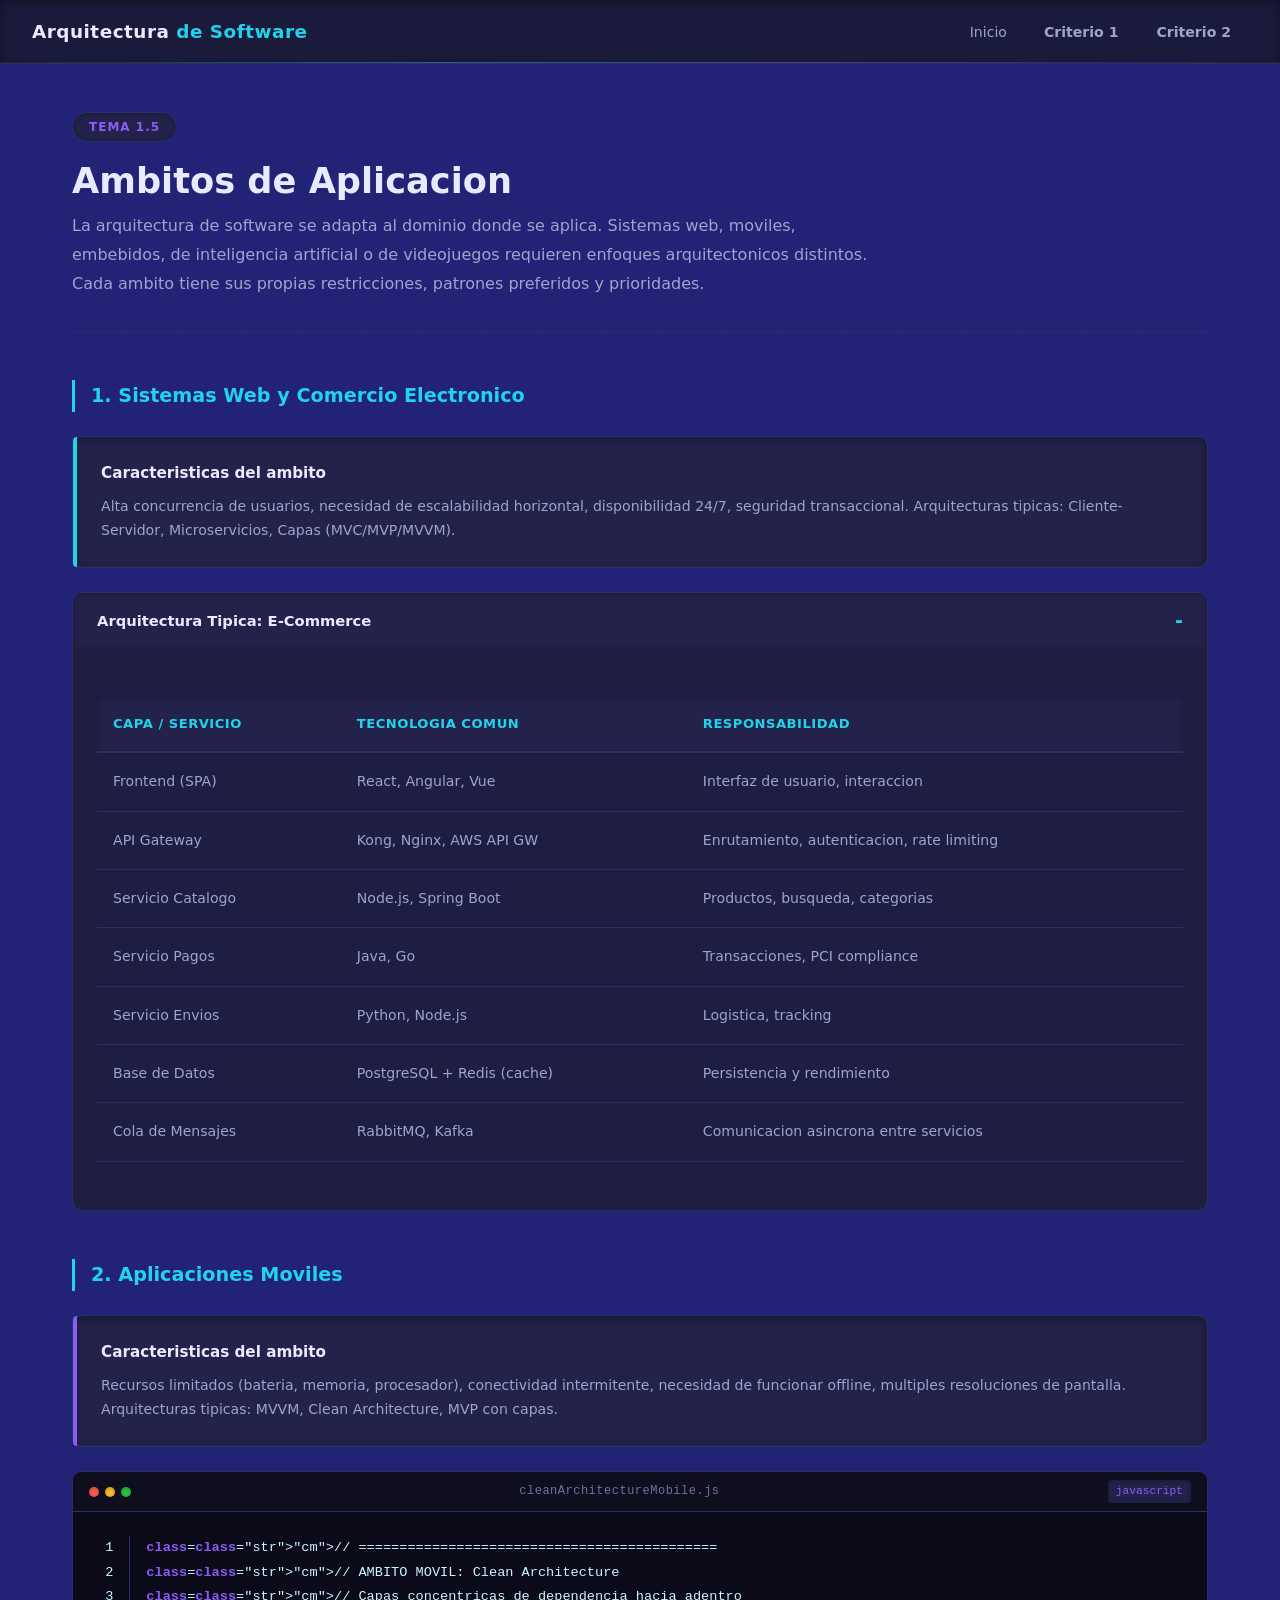
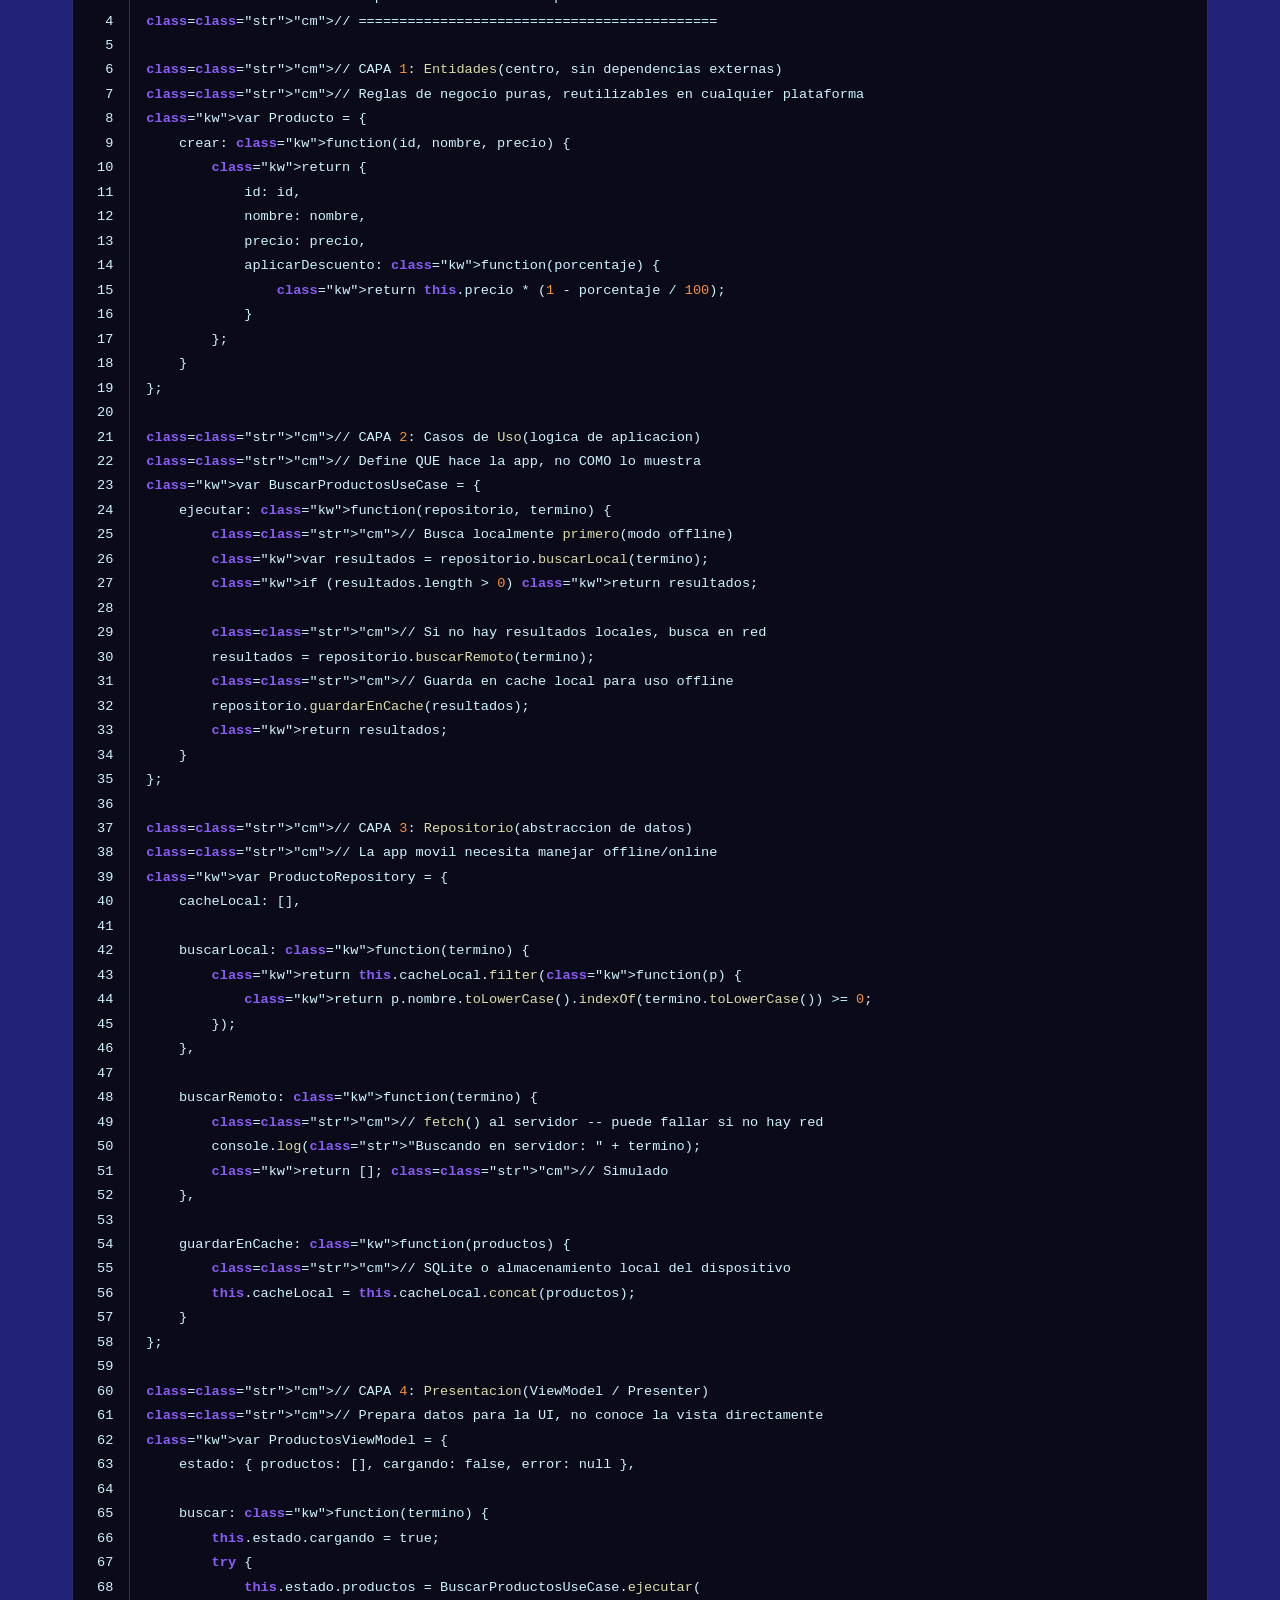
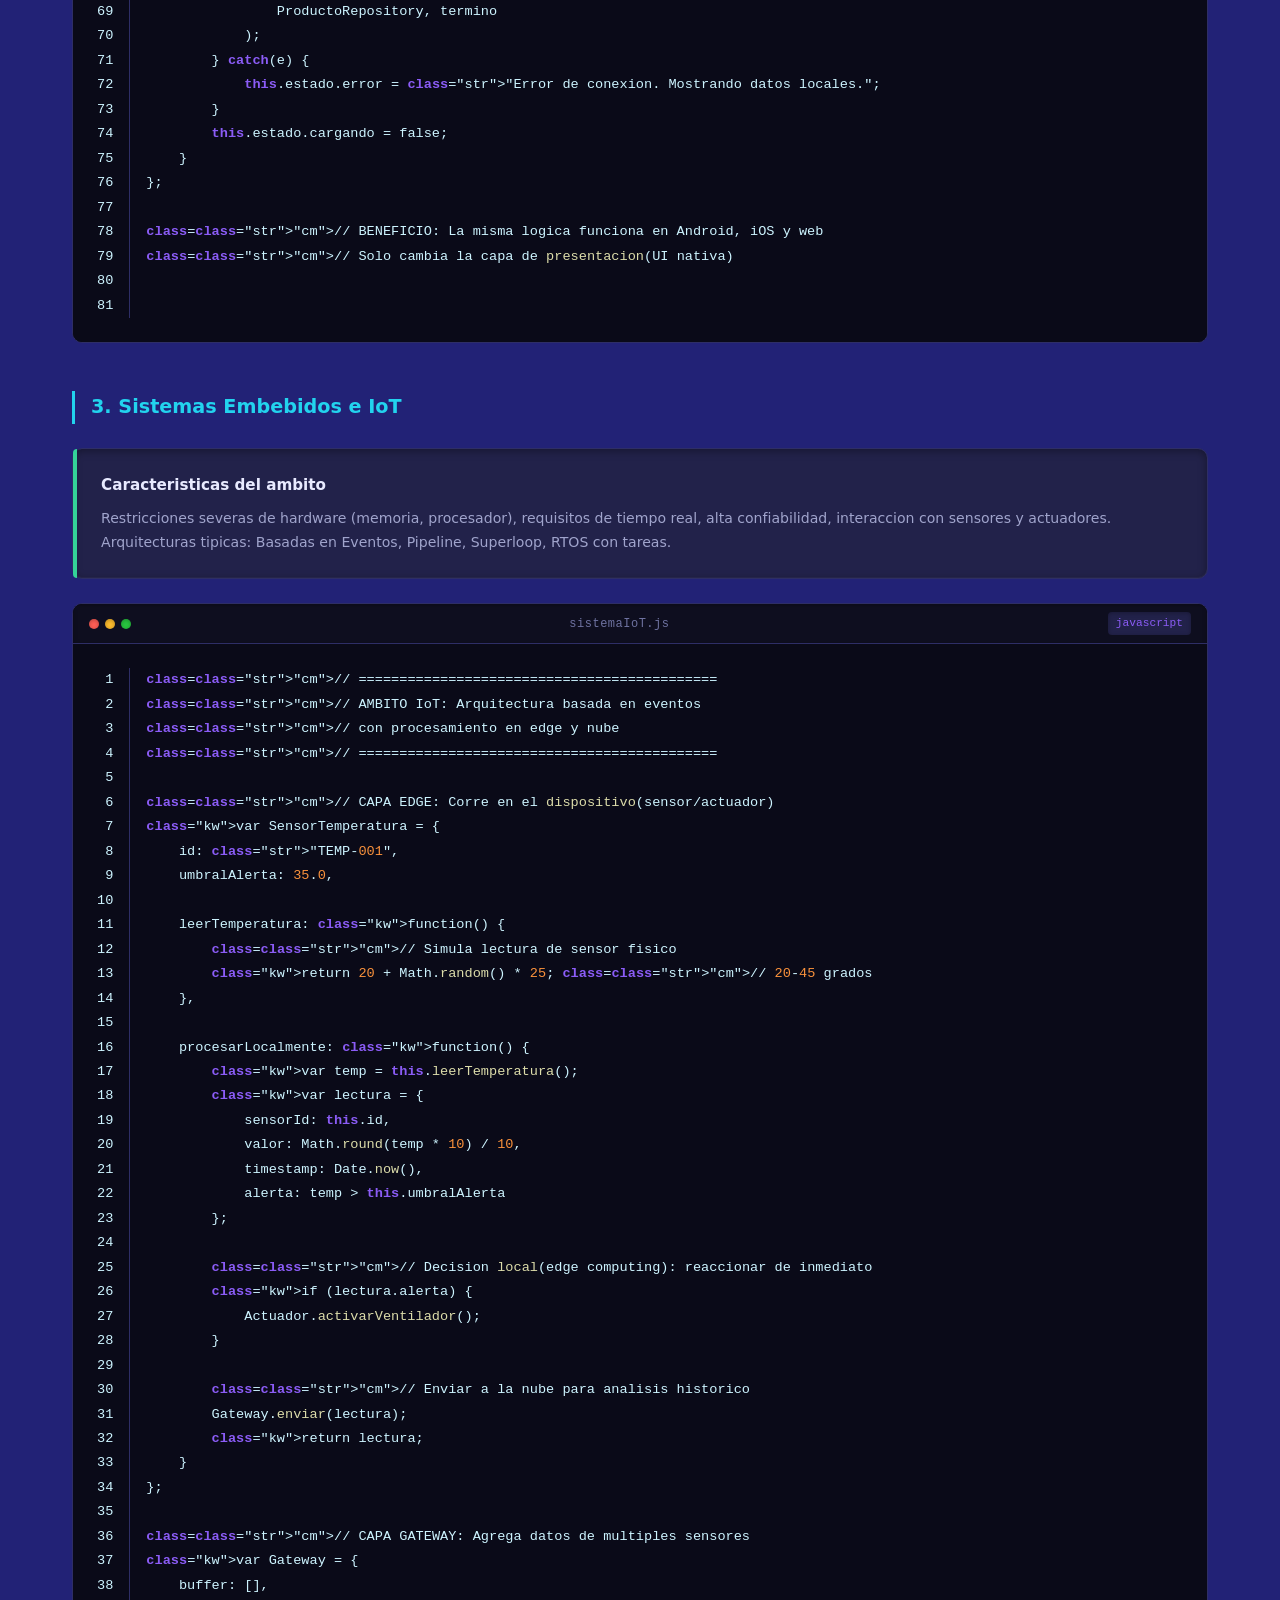
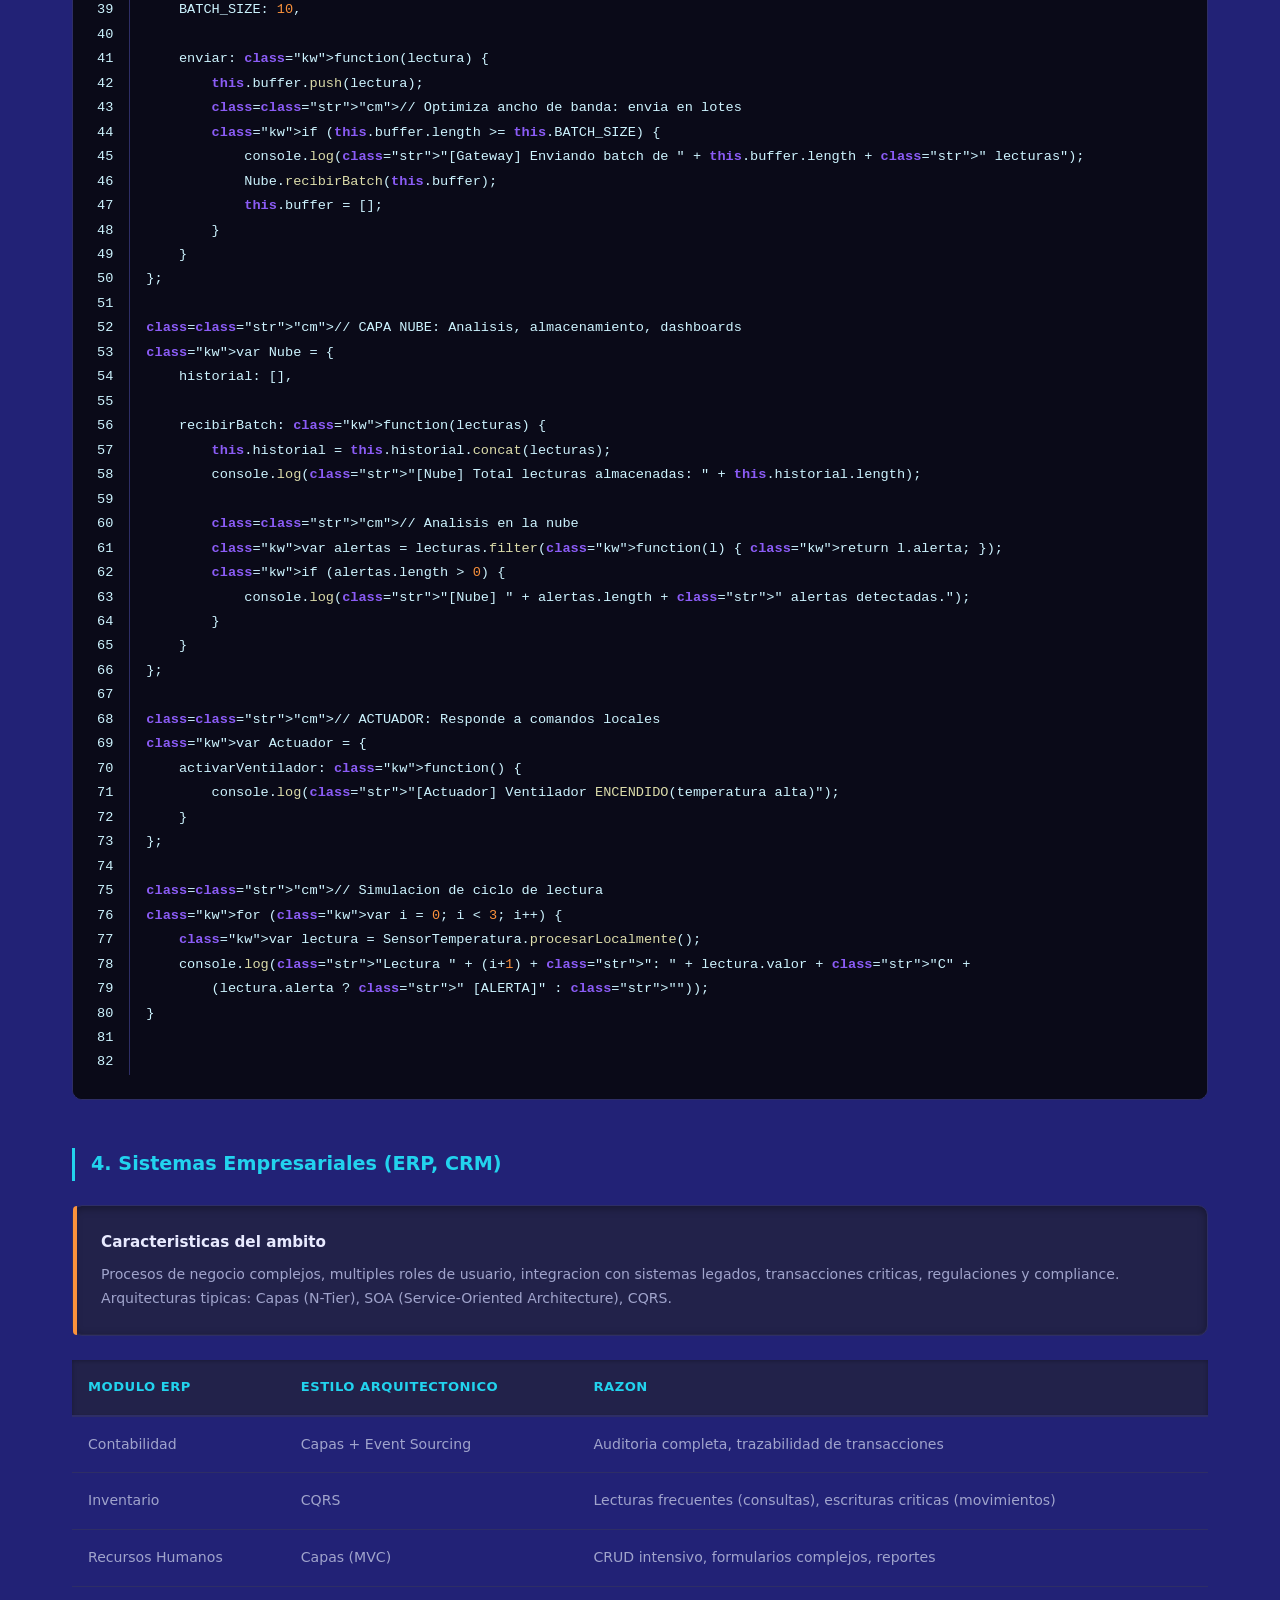
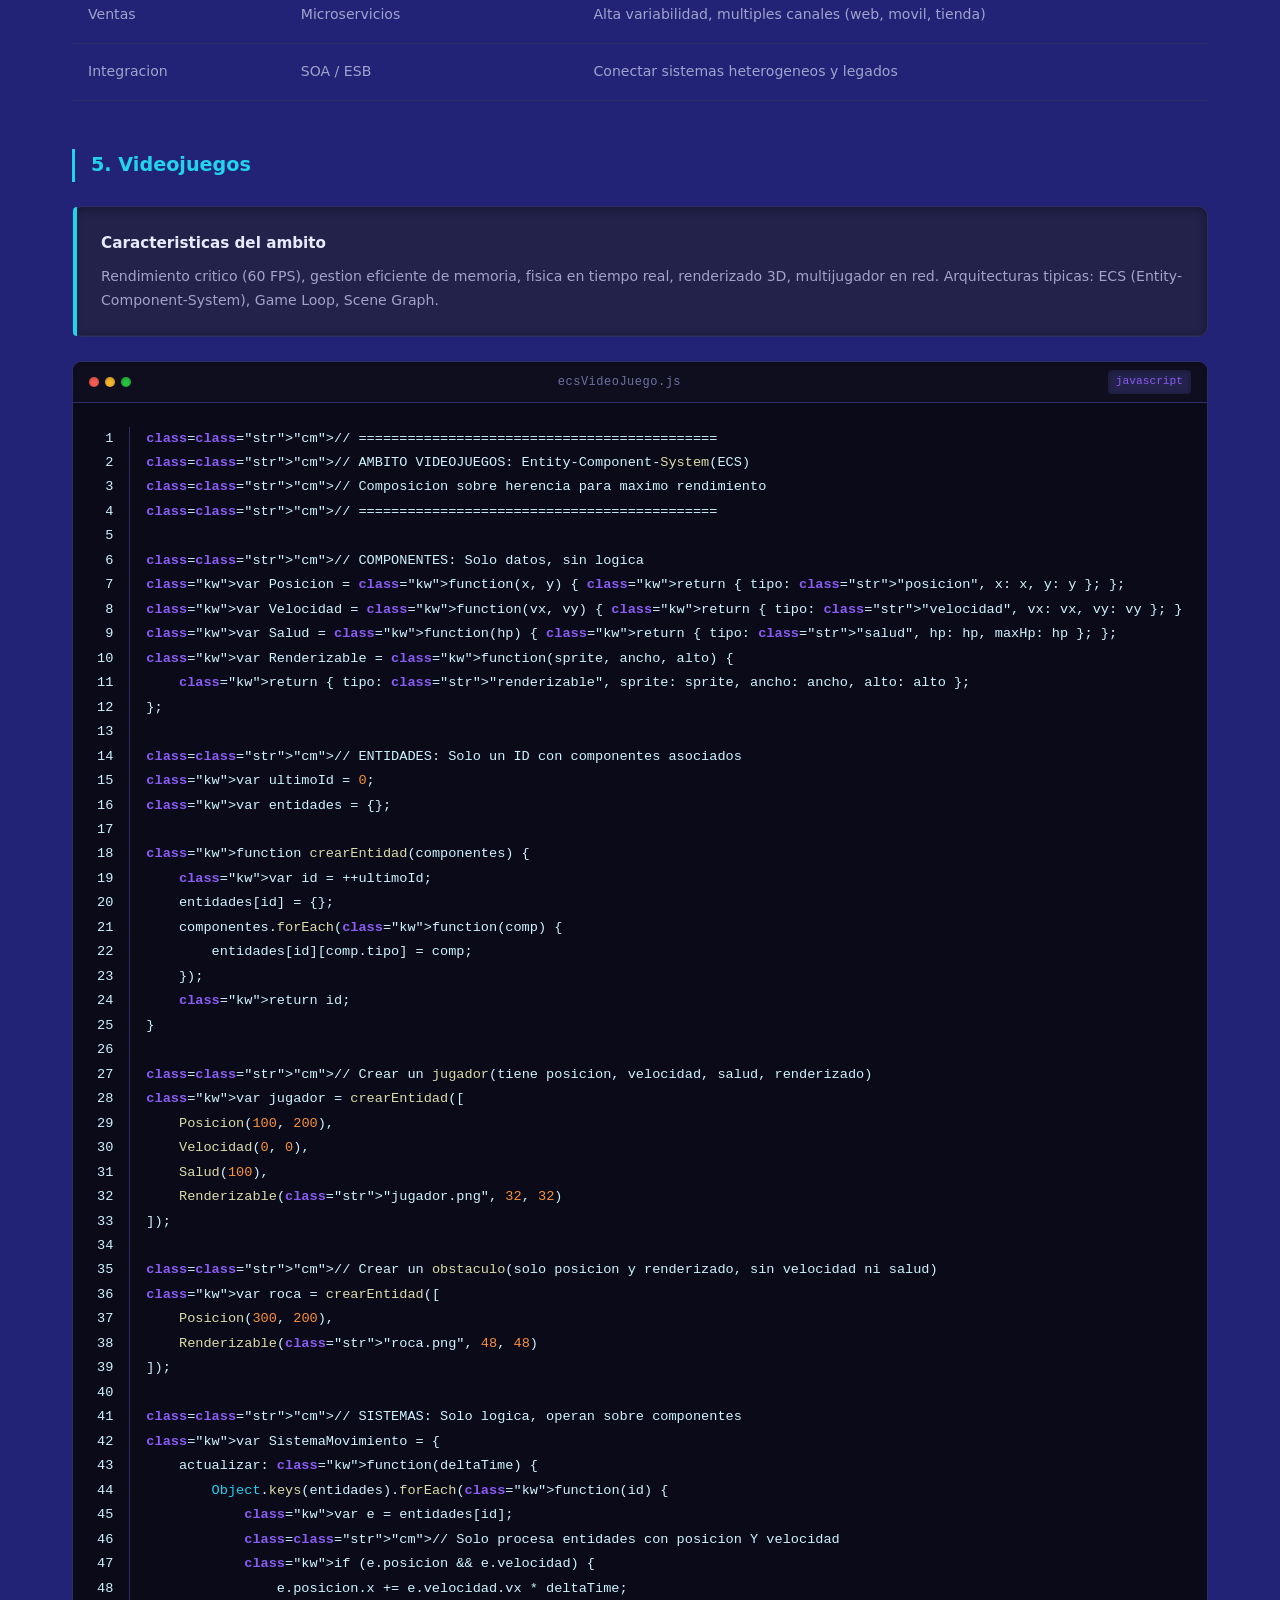
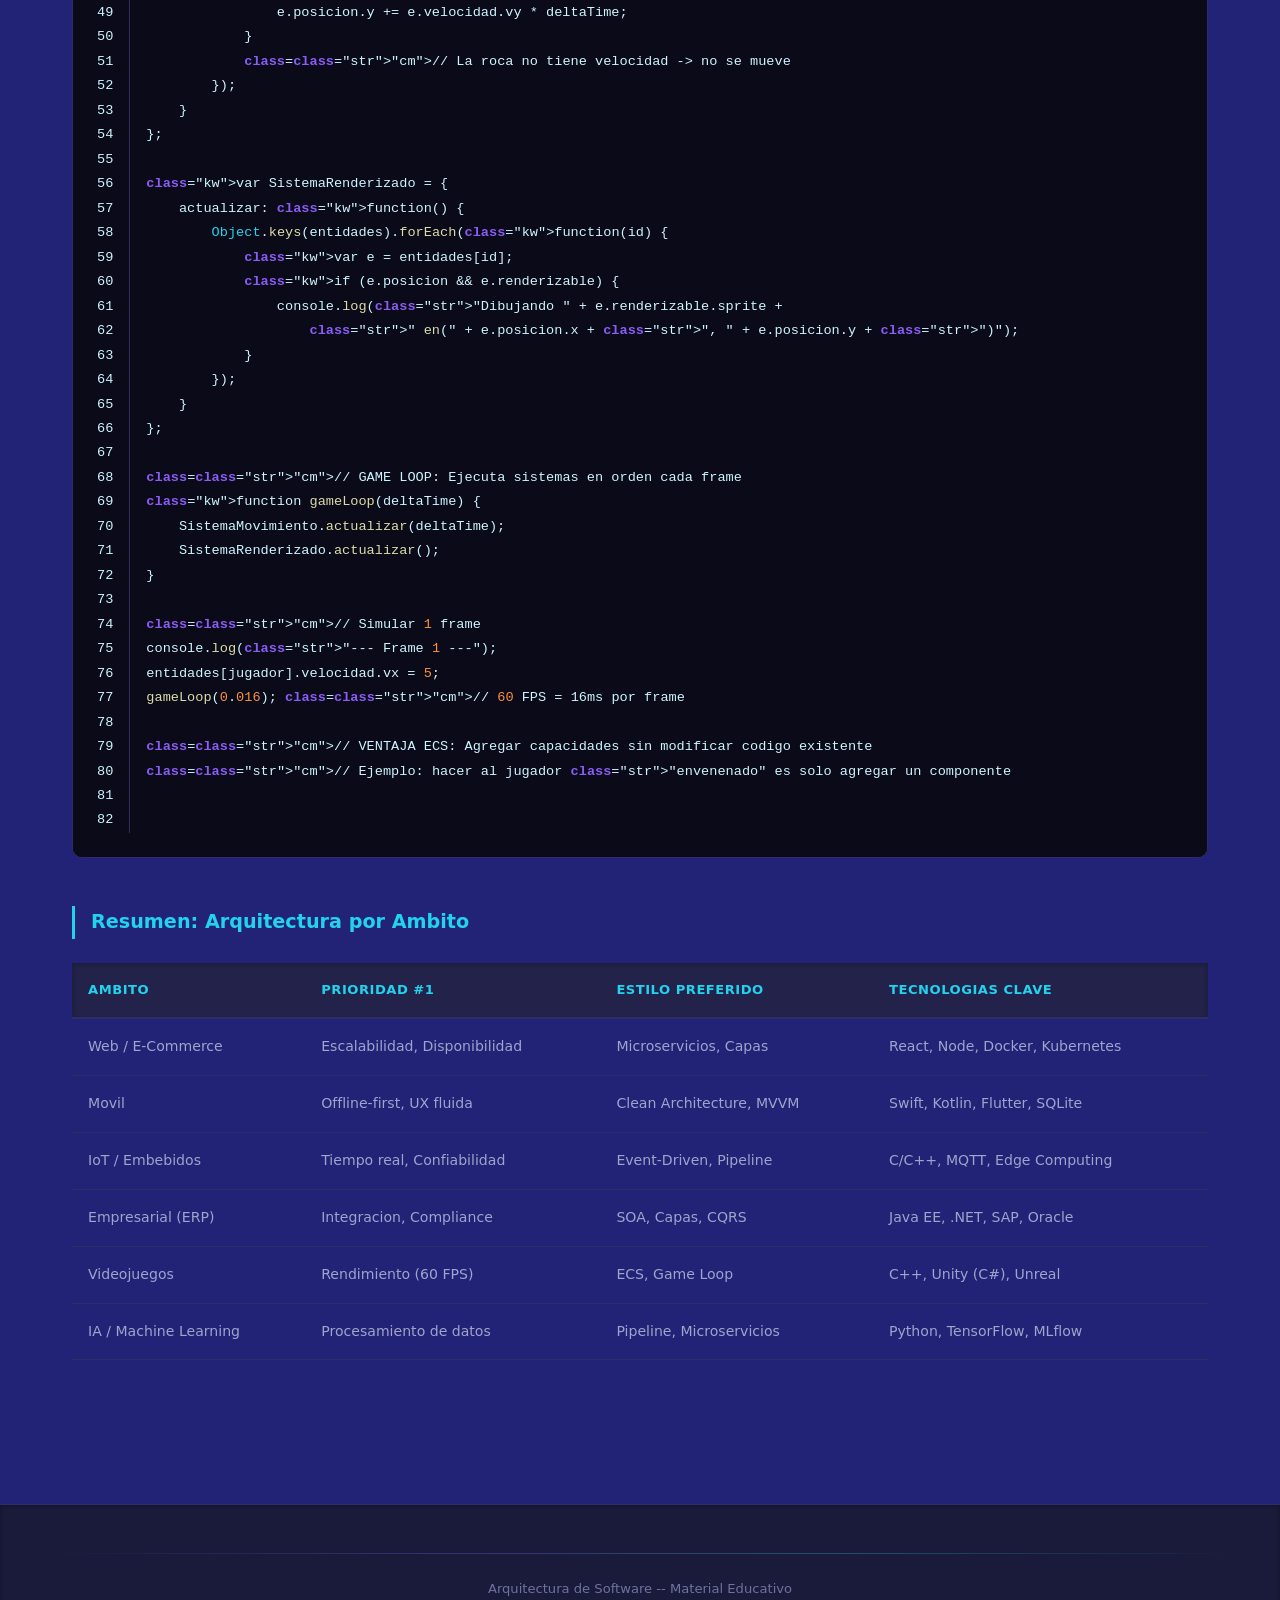
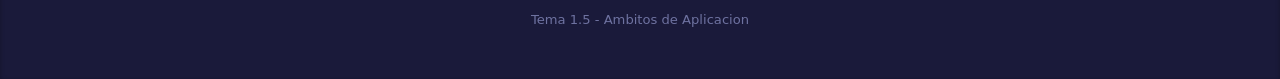
==== commit c831c21d: "Se quita actividades de estudiantes" ====
--- a/pages/criterio1/ambitos-aplicacion.html
+++ b/pages/criterio1/ambitos-aplicacion.html
@@ -535,7 +535,7 @@
         </section>
 
         <!-- Actividad -->
-        <section class="content-section">
+        <!-- <section class="content-section">
             <h2 class="content-section__title">Actividad del Estudiante</h2>
             <div class="info-panel info-panel--purple">
                 <p class="info-panel__title">Investigar Arquitecturas Tipicas en un Ambito</p>
@@ -547,7 +547,7 @@
                     Presente sus hallazgos al grupo.
                 </p>
             </div>
-        </section>
+        </section> -->
 
     </main>
 
--- a/css/main.css
+++ b/css/main.css
@@ -20,6 +20,7 @@
     --bg-surface: #22224a;
     --bg-surface-alt: #2a2a58;
     --bg-card: #1e1e42;
+    --bg-code-dark: #0a0a18;
 
     /* --- Acentos --- */
     --accent-cyan: #22d3ee;
@@ -499,7 +500,7 @@
  * resaltado de sintaxis basico y efecto hundido profundo.
  * ---------------------------------------------------------- */
 .code-canvas {
-    background: var(--bg-primary);
+    background: var(--bg-code-dark);
     border: 1px solid var(--border-color);
     border-radius: var(--radius-md);
     box-shadow: var(--inset-deep);
@@ -512,7 +513,7 @@
     align-items: center;
     justify-content: space-between;
     padding: var(--space-sm) var(--space-md);
-    background: var(--bg-secondary);
+    background: #0e0e1f;
     border-bottom: 1px solid var(--border-color);
     box-shadow: var(--inset-light);
 }
@@ -553,6 +554,7 @@
 .code-canvas__body {
     padding: var(--space-lg);
     overflow-x: auto;
+    background: var(--bg-code-dark);
 }
 
 .code-canvas__body pre {
